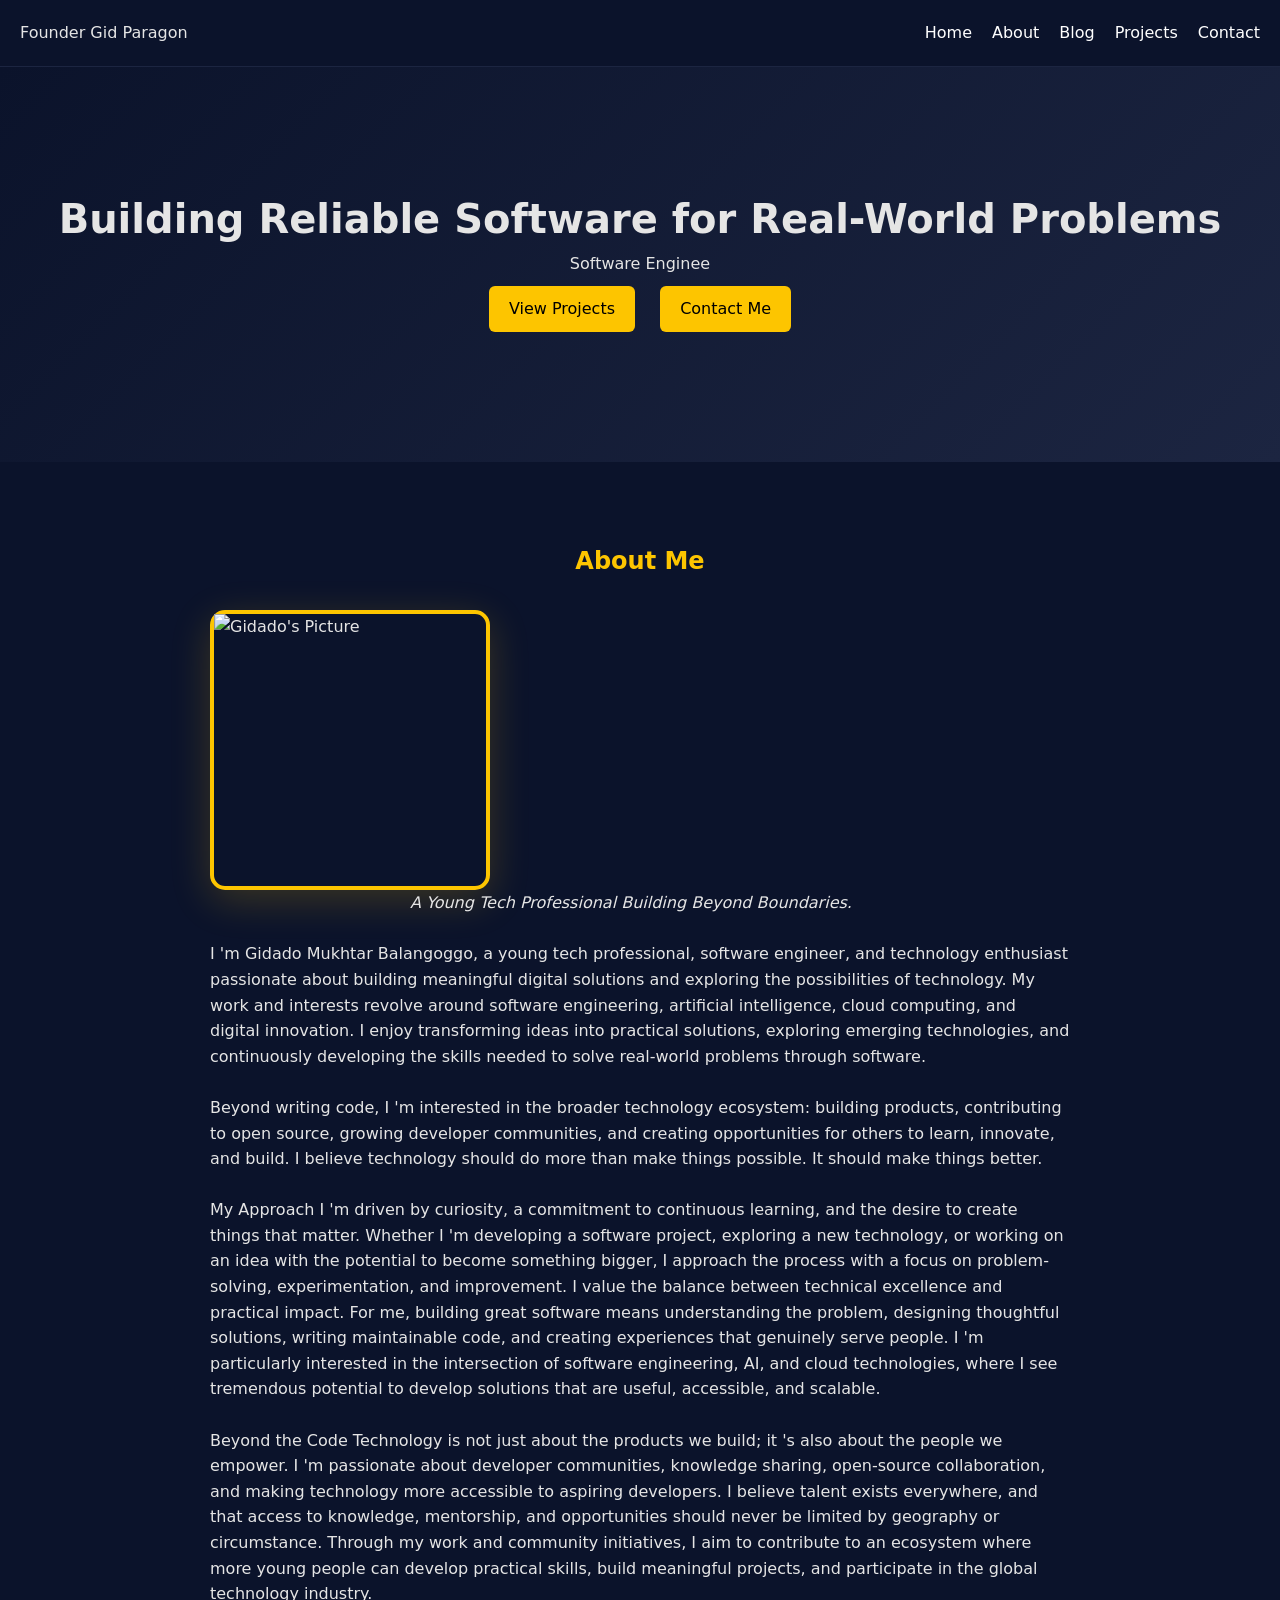
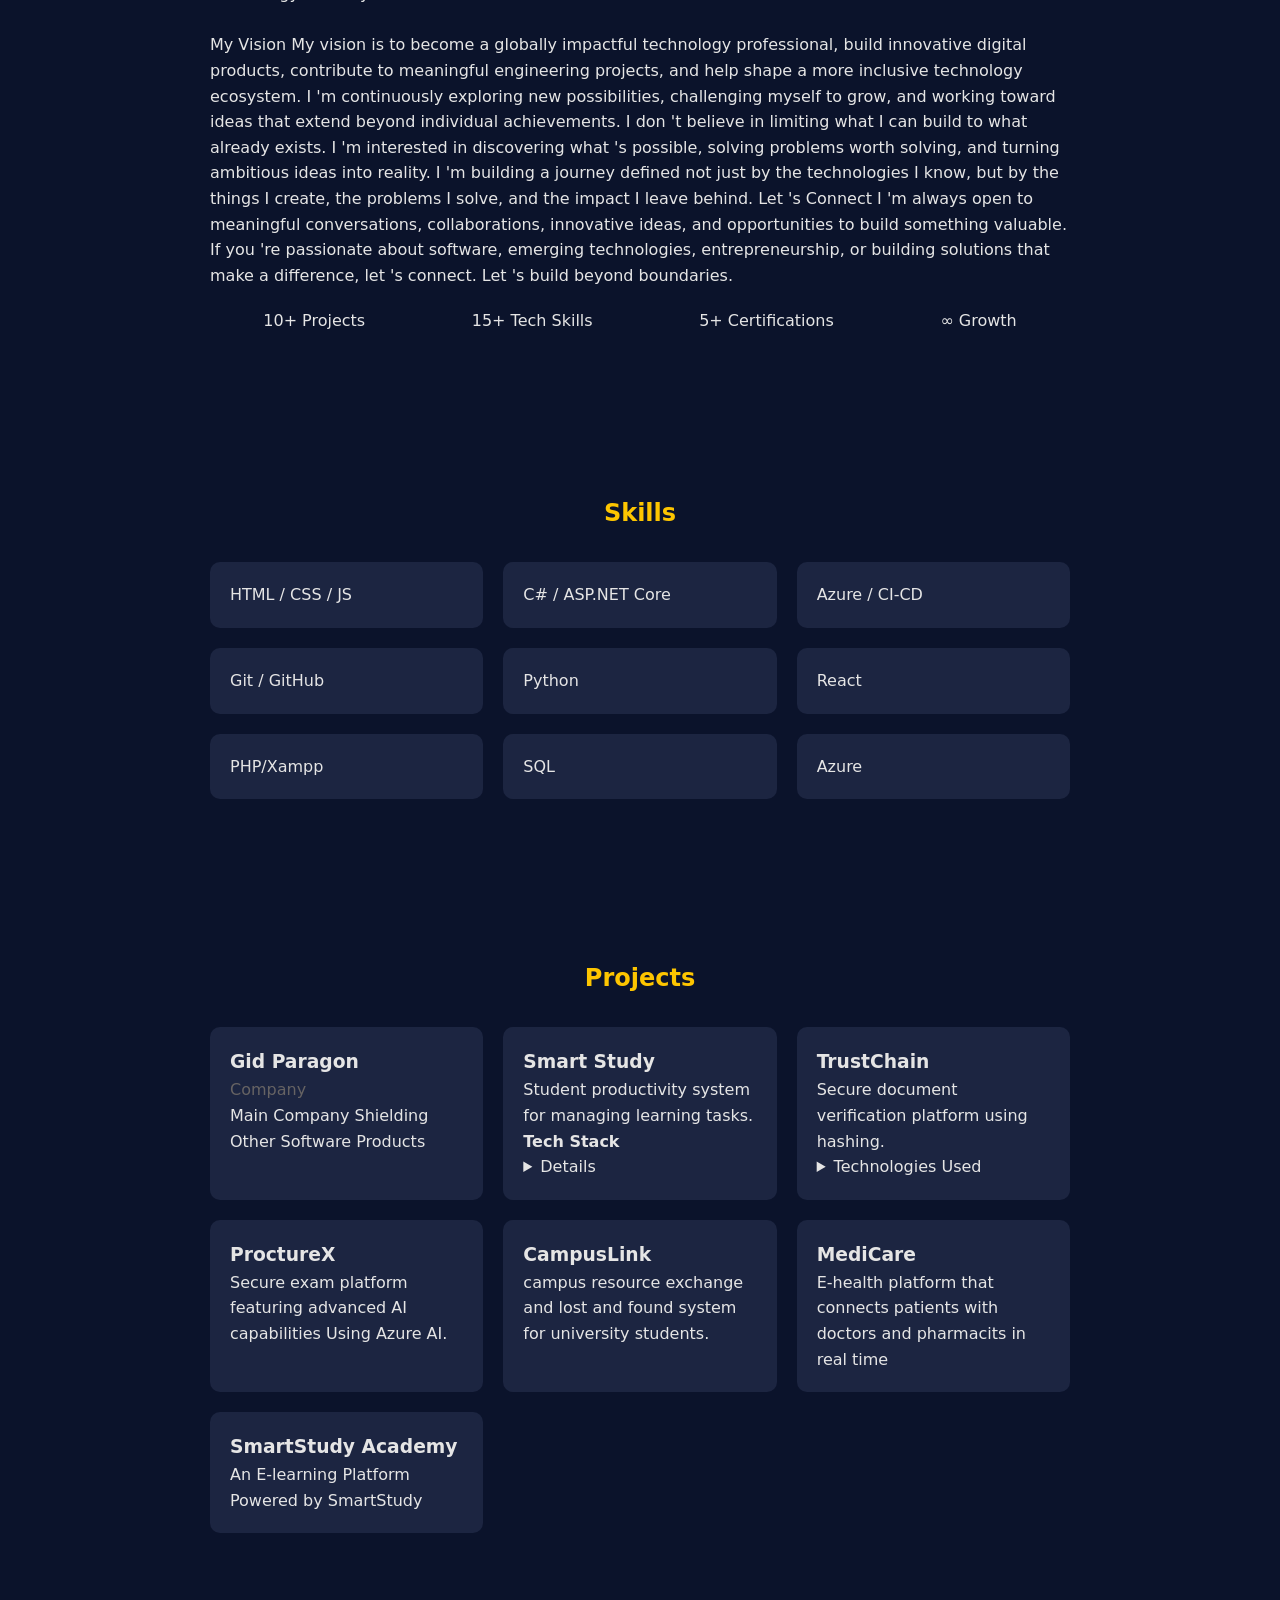
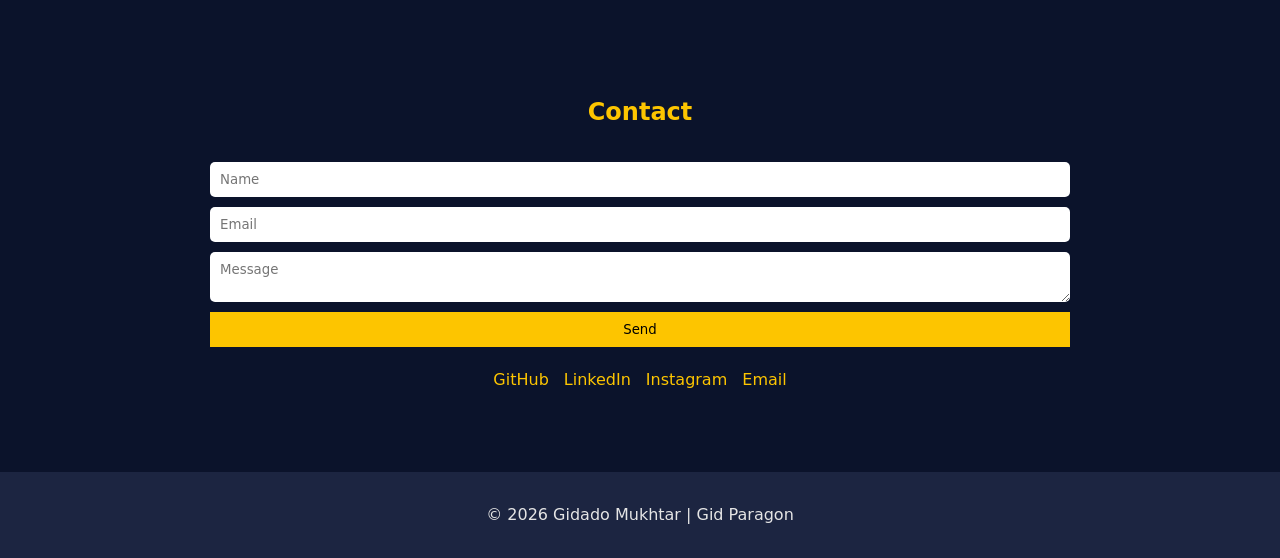
==== index.html @ df30d034 "Add files via upload" ====
﻿<!DOCTYPE html>
<html lang="en">

<head>
    <meta charset="UTF-8">
    <meta name="viewport" content="width=device-width, initial-scale=1.0">

    <title>Gidado Mukhtar | Software Engineer</title>

    <link rel="stylesheet" href="style.css">
    <script defer src="script.js"></script>
</head>

<body>

    <nav>
        <div class="logo">Founder Gid Paragon</div>

        <div id="menu">☰</div>

        <ul id="nav-links">
            <li><a href="#home">Home</a></li>
            <li><a href="#about">About</a></li>
            <li><a href="blog.html">Blog</a></li>
            <li><a href="#projects">Projects</a></li>
            <li><a href="#contact">Contact</a></li>
        </ul>
    </nav>

    <header id="home" class="hero reveal">
        <h1>Building Reliable Software for Real-World Problems</h1>

        <p class="typing"><span id="typing"></span></p>

        <div class="cta">
            <a href="#projects">View Projects</a>
            <a href="#contact">Contact Me</a>
        </div>
    </header>

    <section id="about" class="reveal">
        <h2>About Me</h2>

        <div class="dp-pic">
            <img src="images/my-image.jpg" alt="Gidado's Picture">
        </div>

        <p class="my_words">
            <p style="padding-left: 200px;"><em>A Young Tech Professional Building Beyond Boundaries.</em></p>
            <p><br>I 'm Gidado Mukhtar Balangoggo, a young tech professional, software engineer, and technology enthusiast passionate about building meaningful digital solutions and exploring the possibilities of technology. My work and interests revolve
            around software engineering, artificial intelligence, cloud computing, and digital innovation. I enjoy transforming ideas into practical solutions, exploring emerging technologies, and continuously developing the skills needed to solve real-world
            problems through software.<br><br> Beyond writing code, I 'm interested in the broader technology ecosystem: building products, contributing to open source, growing developer communities, and creating opportunities for others to learn, innovate,
            and build. I believe technology should do more than make things possible. It should make things better.<br><br> My Approach I 'm driven by curiosity, a commitment to continuous learning, and the desire to create things that matter. Whether
            I 'm developing a software project, exploring a new technology, or working on an idea with the potential to become something bigger, I approach the process with a focus on problem-solving, experimentation, and improvement. I value the balance
            between technical excellence and practical impact. For me, building great software means understanding the problem, designing thoughtful solutions, writing maintainable code, and creating experiences that genuinely serve people. I 'm particularly
            interested in the intersection of software engineering, AI, and cloud technologies, where I see tremendous potential to develop solutions that are useful, accessible, and scalable.<br><br> Beyond the Code Technology is not just about the products
            we build; it 's also about the people we empower. I 'm passionate about developer communities, knowledge sharing, open-source collaboration, and making technology more accessible to aspiring developers. I believe talent exists everywhere,
            and that access to knowledge, mentorship, and opportunities should never be limited by geography or circumstance. Through my work and community initiatives, I aim to contribute to an ecosystem where more young people can develop practical
            skills, build meaningful projects, and participate in the global technology industry.<br><br> My Vision My vision is to become a globally impactful technology professional, build innovative digital products, contribute to meaningful engineering
            projects, and help shape a more inclusive technology ecosystem. I 'm continuously exploring new possibilities, challenging myself to grow, and working toward ideas that extend beyond individual achievements. I don 't believe in limiting what
            I can build to what already exists. I 'm interested in discovering what 's possible, solving problems worth solving, and turning ambitious ideas into reality. I 'm building a journey defined not just by the technologies I know, but by the
            things I create, the problems I solve, and the impact I leave behind. Let 's Connect I 'm always open to meaningful conversations, collaborations, innovative ideas, and opportunities to build something valuable. If you 're passionate about
            software, emerging technologies, entrepreneurship, or building solutions that make a difference, let 's connect. Let 's build beyond boundaries. </p>

        <div class=" stats ">
            <div>10+ Projects</div>
            <div>15+ Tech Skills</div>
            <div>5+ Certifications</div>
            <div>∞ Growth</div>
        </div>
    </section>

    <section id="skills" class="reveal ">
        <h2>Skills</h2>

        <div class="grid ">
            <div class="card ">HTML / CSS / JS</div>
            <div class="card ">C# / ASP.NET Core</div>
            <div class="card ">Azure / CI-CD</div>
            <div class="card ">Git / GitHub</div>
            <div class="card ">Python</div>
            <div class="card ">React</div>
            <div class="card ">PHP/Xampp</div>
            <div class="card ">SQL</div>
            <div class="card ">Azure</div>
        </div>
    </section>

    <section id="projects" class="reveal ">
        <h2>Projects</h2>

        <div id="projects-grid" class="grid ">
            <div class="card" id="gid-card ">
                <h3>Gid Paragon</h3>
                <p style="color: rgb(102, 99, 99); ">Company</p>
                <P>Main Company Shielding Other Software Products </P>
            </div>

            <div class="card">
                <h3>Smart Study</h3>
                <p>Student productivity system for managing learning tasks.</p>
                <h4>Tech Stack</h4>
                <details>
                    <ul class="tech-stack">
                        <li>HTML5/ CSS3/ JavaScript</li>
                        <li>C#/.Net/ Entity Framwork Core</li>
                        <li>SQL</li>
                        <li>Blazor</li>
                        <li>Azure/ Azure AI/ Microsoft Foundry</li>
                    </ul>
                </details>
            </div>

            <div class="card">
                <h3>TrustChain</h3>
                <p>Secure document verification platform using hashing.</p>
                <details>
                    <summary>Technologies Used</summary>
                    <ul class="tech-stack">
                        <li>Python</li>
                        <li>Blockchain</li>
                        <li>Smart Contracts</li>
                    </ul>
                </details>
            </div>

            <div class="card">
                <h3>ProctureX</h3>
                <p>Secure exam platform featuring advanced AI capabilities Using Azure AI.</p>
            </div>

            <div class="card">
                <h3>CampusLink</h3>
                <p>campus resource exchange and lost and found system for university students.</p>
            </div>

            <div class="card">
                <h3>MediCare</h3>
                <p>E-health platform that connects patients with doctors and pharmacits in real time</p>
            </div>

            <div class="card">
                <h3>SmartStudy Academy</h3>
                <p>An E-learning Platform Powered by SmartStudy</p>
            </div>

        </div>
    </section>

    <section id="contact " class="reveal">
        <h2>Contact</h2>

        <form id="form" action="https://formspree.io/f/xykaebby " method="POST ">
            <input type="text " placeholder="Name " required>
            <input type="email " placeholder="Email " required>
            <textarea placeholder="Message " required></textarea>
            <button type="submit ">Send</button>
        </form>

        <div class="links">
            <a href="https://github.com/gidadomukhtar " target="blank " rel="noopener ">GitHub</a>
            <a href="https://www.linkedin.com/in/gidado-mukhtar-16a7a73a6 " target="blank " rel="noopener ">LinkedIn</a>
            <a href="https://www.instagram.com/gidado_mukhtar01/ " target="blank " rel="noopener ">Instagram</a>
            <a href="mailto:mukhtargidado49@gmail.com" rel="noopener ">Email</a>
        </div>
    </section>

    <footer>
        © 2026 Gidado Mukhtar | Gid Paragon
    </footer>

</body>

</html>
---- style.css ----
* {
            margin: 0;
            padding: 0;
            box-sizing: border-box;
            font-family: system-ui;
            scroll-behavior: smooth;
        }
        
        body {
            background: #0B132B;
            color: #E5E5E5;
            line-height: 1.6;
        }
        /* NAV */
        
        nav {
            display: flex;
            justify-content: space-between;
            align-items: center;
            padding: 20px;
            position: sticky;
            top: 0;
            background: #0B132B;
            border-bottom: 1px solid #1C2541;
            z-index: 1000;
        }
        
        nav ul {
            display: flex;
            gap: 20px;
            list-style: none;
        }
        
        nav a {
            color: white;
            text-decoration: none;
        }
        
        nav a:hover {
            color: #FDC500;
        }
        
        #menu {
            display: none;
            cursor: pointer;
            color: white;
        }
        /* HERO */
        
        .hero {
            text-align: center;
            padding: 120px 20px;
            background: linear-gradient(135deg, #0B132B, #1C2541);
        }
        
        .hero h1 {
            font-size: 2.5rem;
        }
        
        .cta a {
            display: inline-block;
            margin: 10px;
            padding: 10px 20px;
            background: #FDC500;
            color: black;
            border-radius: 6px;
            text-decoration: none;
        }
        /* SECTIONS */
        
        section {
            padding: 80px 20px;
            max-width: 900px;
            margin: auto;
        }
        
        h2 {
            text-align: center;
            color: #FDC500;
            margin-bottom: 30px;
        }
        /* GRID */
        
        .grid {
            display: grid;
            grid-template-columns: repeat(auto-fit, minmax(220px, 1fr));
            gap: 20px;
        }
        
        .card {
            background: #1C2541;
            padding: 20px;
            border-radius: 10px;
        }
        /* STATS */
        
        .stats {
            display: flex;
            justify-content: space-around;
            margin-top: 20px;
        }
        /* FORM */
        
        form {
            display: grid;
            gap: 10px;
        }
        
        input,
        textarea {
            padding: 10px;
            border: none;
            border-radius: 5px;
        }
        
        button {
            background: #FDC500;
            padding: 10px;
            border: none;
            cursor: pointer;
        }
        /* LINKS */
        
        .links {
            margin-top: 20px;
            display: flex;
            justify-content: center;
            gap: 15px;
        }
        
        .links a {
            color: #FDC500;
            text-decoration: none;
        }
        /* FOOTER */
        
        footer {
            text-align: center;
            padding: 30px;
            background: #1C2541;
        }
        /* REVEAL */
        
        .reveal {
            opacity: 0;
            transform: translateY(40px);
            transition: all .8s ease;
        }
        
        .reveal.active {
            opacity: 1;
            transform: translateY(0);
        }
        
        .my_words {
            justify-content: center;
        }
        .dp-pic{
            width: 280px;
            height: 280px;
            border-radius: 15px;
            object-fit: cover;
            border: 4px solid #FDC500;
            box-shadow: 0 10px 40px rgba(253, 197, 0, 0.2);
        }
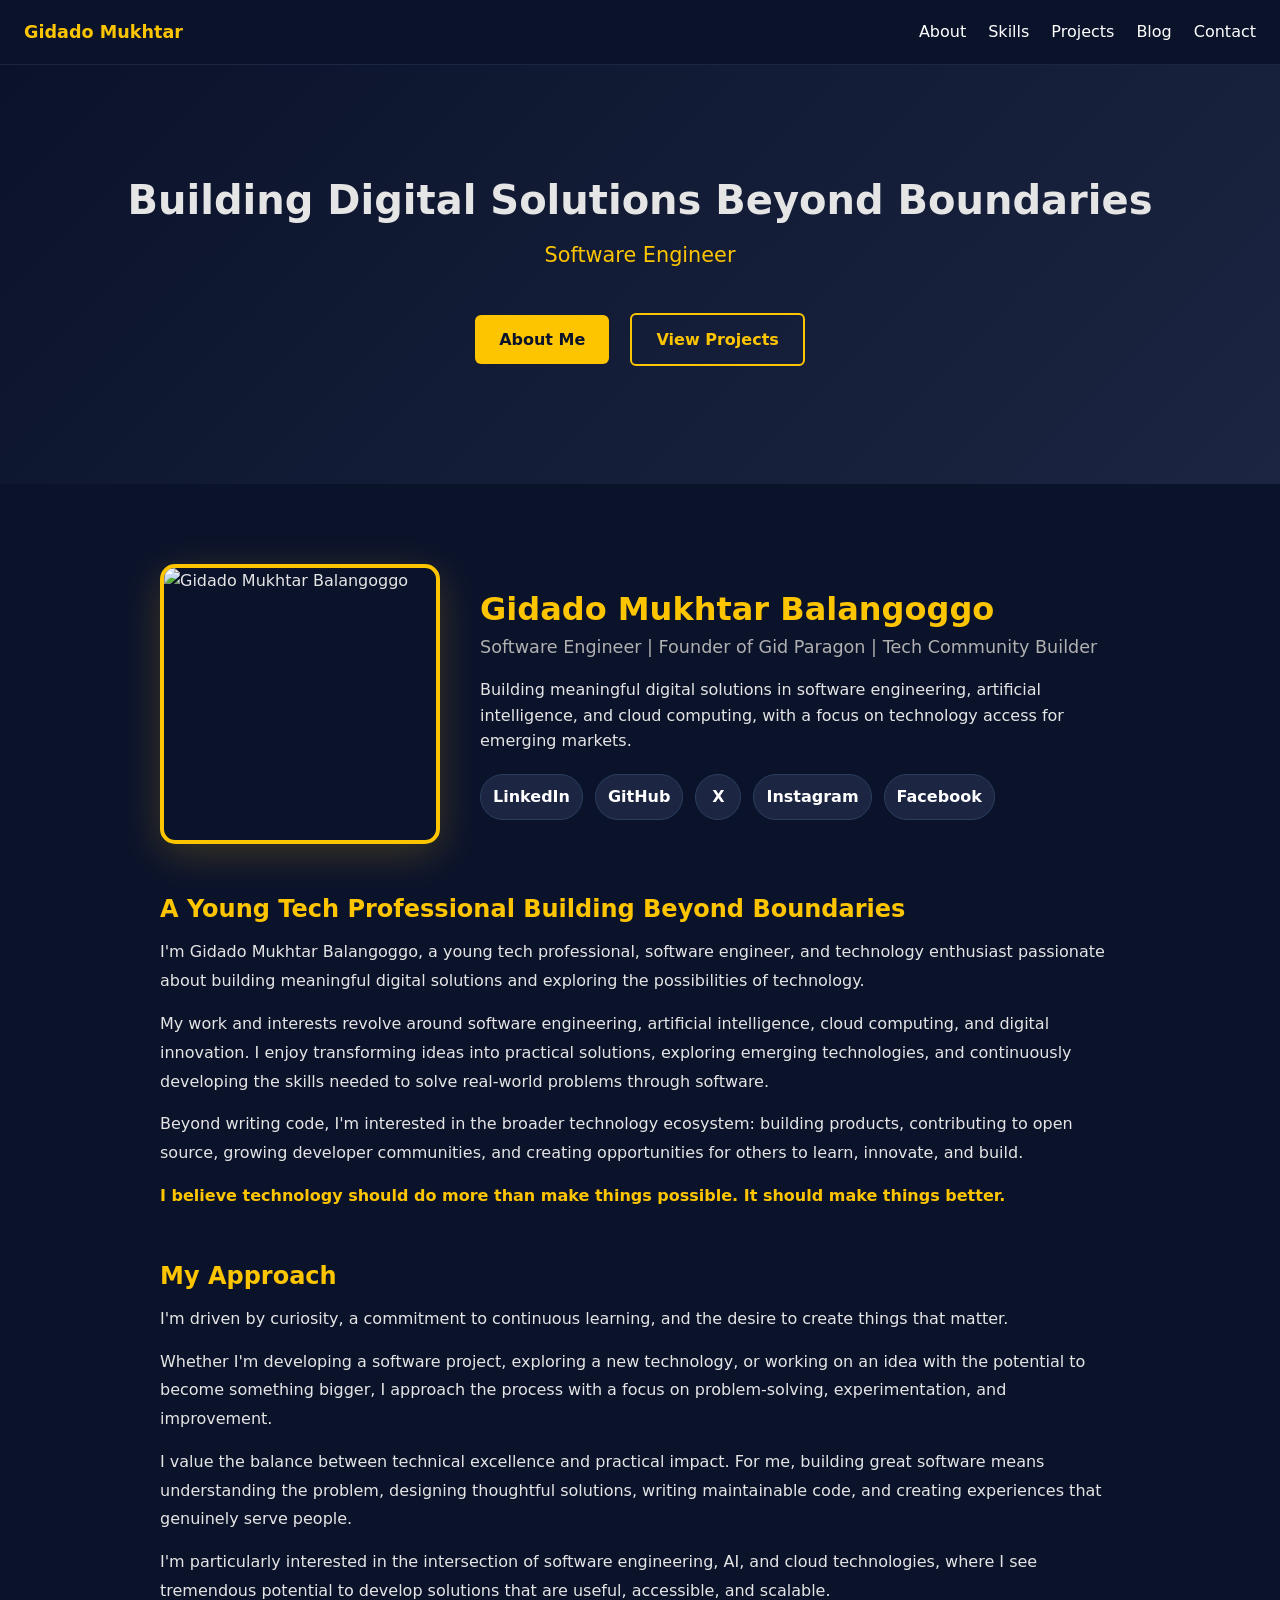
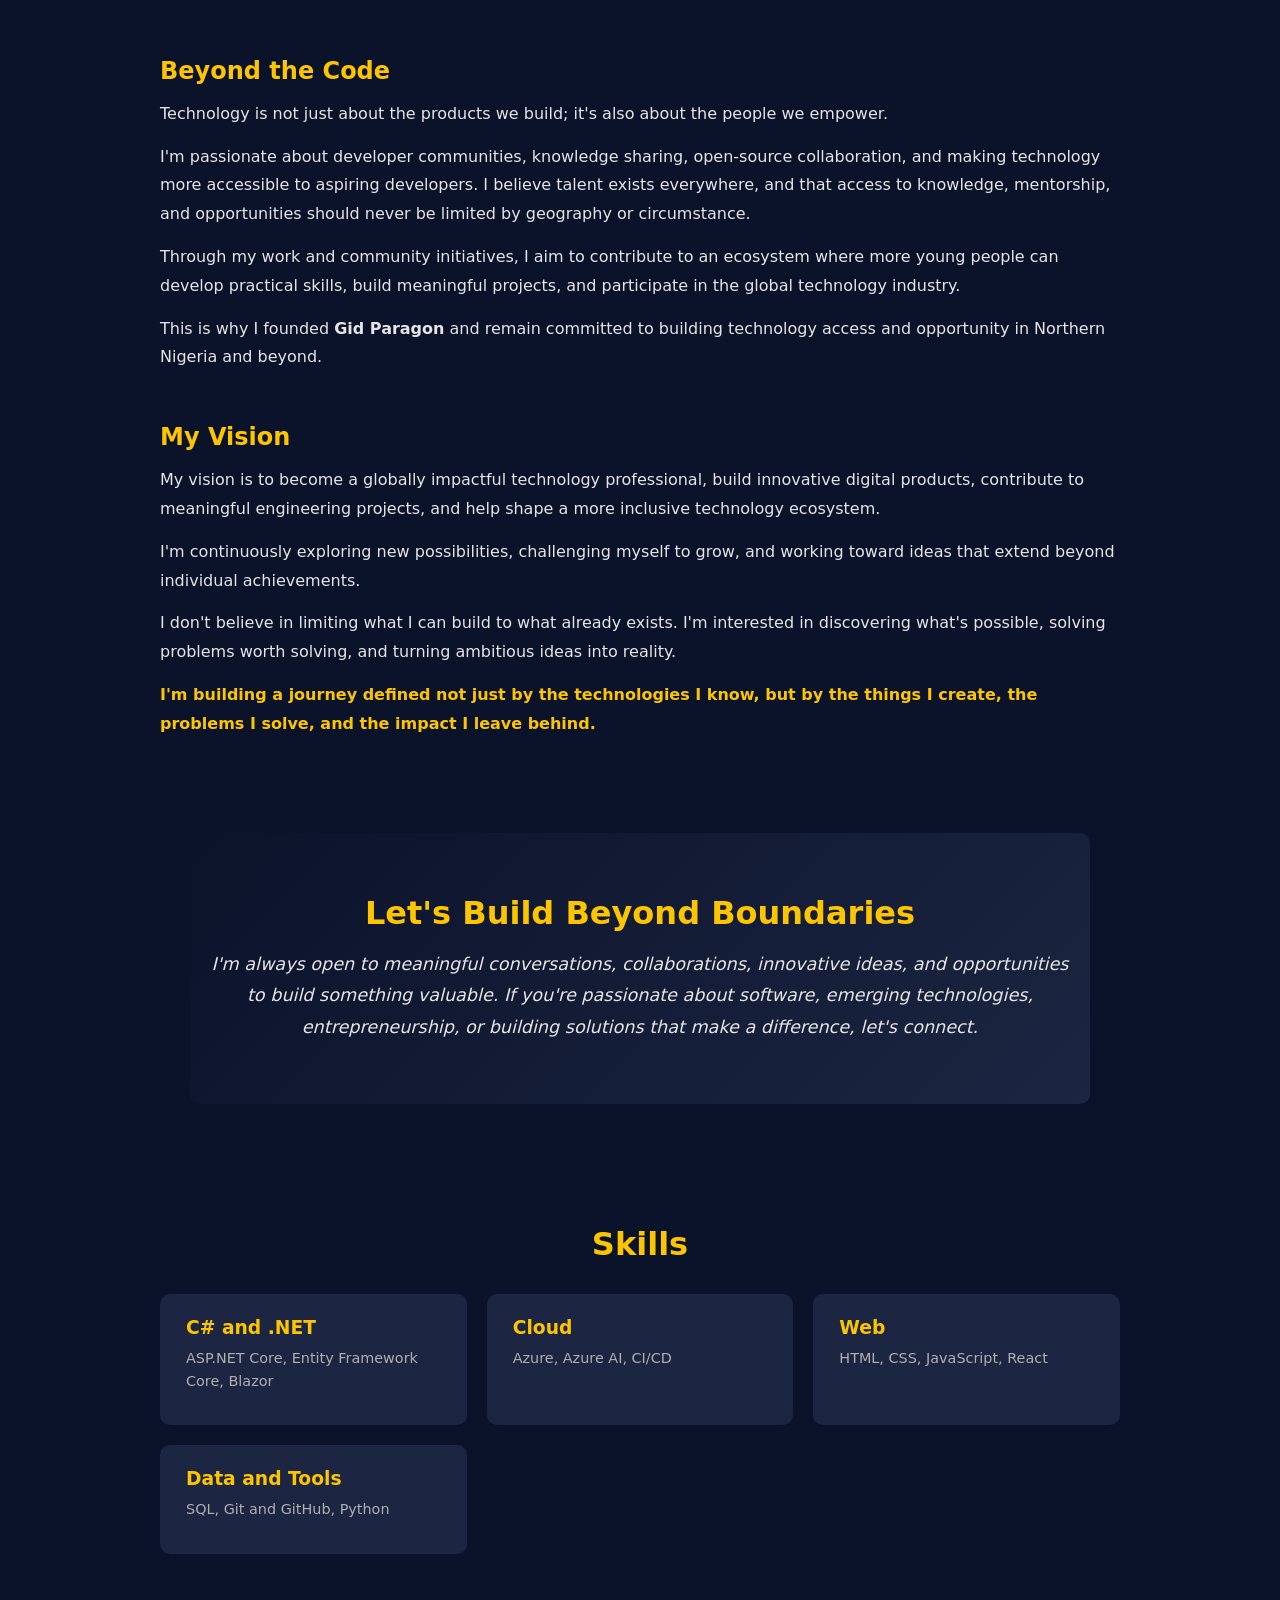
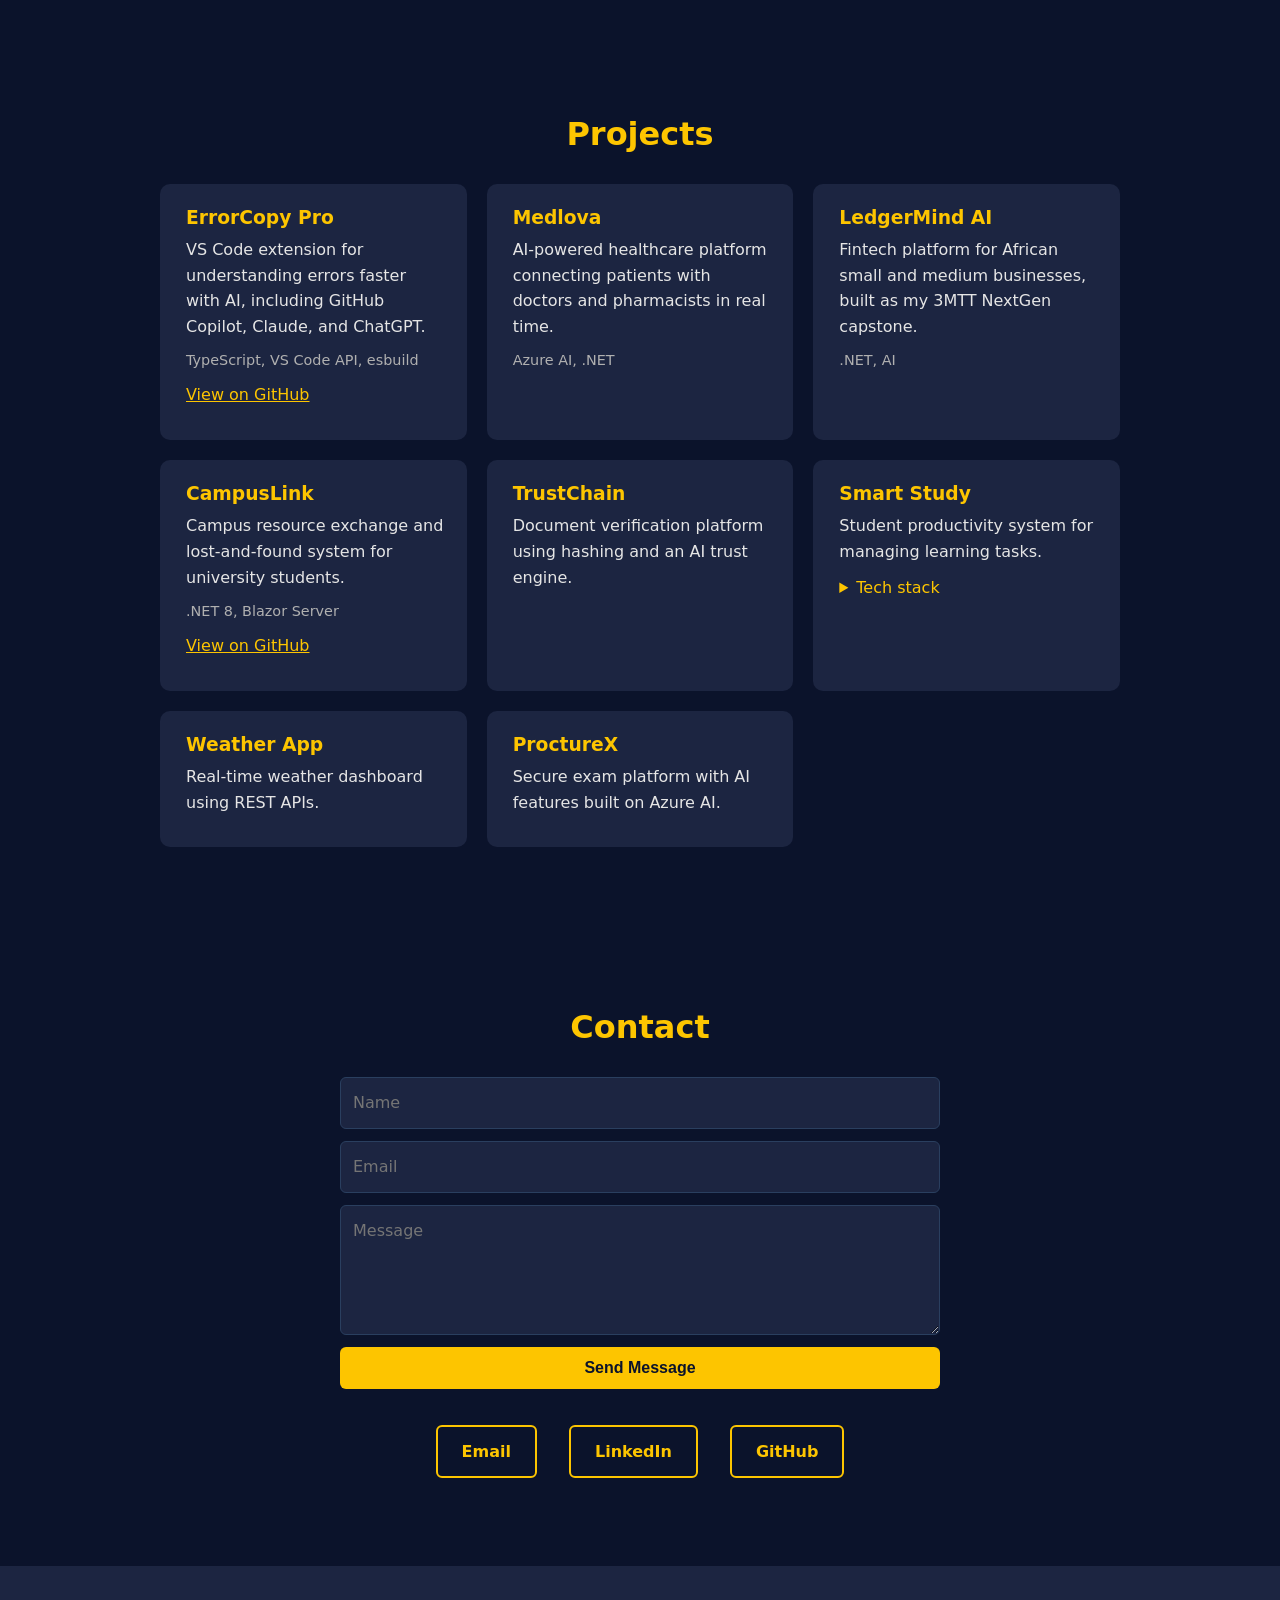
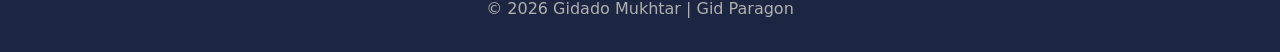
==== commit b9faaeb1: "made major project upgrades" ====
--- a/index.html
+++ b/index.html
@@ -1,174 +1,191 @@
-﻿<!DOCTYPE html>
+<!DOCTYPE html>
 <html lang="en">
 
 <head>
     <meta charset="UTF-8">
     <meta name="viewport" content="width=device-width, initial-scale=1.0">
-
+    <meta name="description" content="Gidado Mukhtar Balangoggo - Software Engineer building software, AI, and cloud solutions from Northern Nigeria.">
     <title>Gidado Mukhtar | Software Engineer</title>
-
     <link rel="stylesheet" href="style.css">
     <script defer src="script.js"></script>
 </head>
 
 <body>
 
-    <nav>
-        <div class="logo">Founder Gid Paragon</div>
-
-        <div id="menu">☰</div>
-
-        <ul id="nav-links">
-            <li><a href="#home">Home</a></li>
+    <nav class="site-nav">
+        <a href="index.html" class="logo">Gidado Mukhtar</a>
+        <button class="menu-toggle" id="menu-toggle" aria-label="Open menu" aria-expanded="false" aria-controls="nav-links">☰</button>
+        <ul class="nav-links" id="nav-links">
             <li><a href="#about">About</a></li>
+            <li><a href="#skills">Skills</a></li>
+            <li><a href="#projects">Projects</a></li>
             <li><a href="blog.html">Blog</a></li>
-            <li><a href="#projects">Projects</a></li>
             <li><a href="#contact">Contact</a></li>
         </ul>
     </nav>
 
-    <header id="home" class="hero reveal">
-        <h1>Building Reliable Software for Real-World Problems</h1>
-
+    <header class="hero reveal" id="home">
+        <h1>Building Digital Solutions Beyond Boundaries</h1>
         <p class="typing"><span id="typing"></span></p>
-
-        <div class="cta">
-            <a href="#projects">View Projects</a>
-            <a href="#contact">Contact Me</a>
-        </div>
+        <a class="btn" href="#about">About Me</a>
+        <a class="btn btn-outline" href="#projects">View Projects</a>
     </header>
 
-    <section id="about" class="reveal">
-        <h2>About Me</h2>
-
-        <div class="dp-pic">
-            <img src="images/my-image.jpg" alt="Gidado's Picture">
+    <!-- ABOUT -->
+    <section class="section reveal" id="about">
+        <div class="profile">
+            <img class="profile-photo" src="my-image.jpg" alt="Gidado Mukhtar Balangoggo">
+            <div class="profile-info">
+                <h3>Gidado Mukhtar Balangoggo</h3>
+                <p class="role">Software Engineer | Founder of Gid Paragon | Tech Community Builder</p>
+                <p>Building meaningful digital solutions in software engineering, artificial intelligence, and cloud computing, with a focus on technology access for emerging markets.</p>
+                <div class="social-icons">
+                    <a class="social-icon" href="https://www.linkedin.com/in/gidado-mukhtar-16a7a73a6" target="_blank" rel="noopener" aria-label="LinkedIn">LinkedIn</a>
+                    <a class="social-icon" href="https://github.com/gidadomukhtar" target="_blank" rel="noopener" aria-label="GitHub">GitHub</a>
+                    <a class="social-icon" href="https://x.com/GidadoMuh48944" target="_blank" rel="noopener" aria-label="X">X</a>
+                    <a class="social-icon" href="https://instagram.com/gidadomukhtar01" target="_blank" rel="noopener" aria-label="Instagram">Instagram</a>
+                    <a class="social-icon" href="https://facebook.com/gidadomukhtar01" target="_blank" rel="noopener" aria-label="Facebook">Facebook</a>
+                </div>
+            </div>
         </div>
 
-        <p class="my_words">
-            <p style="padding-left: 200px;"><em>A Young Tech Professional Building Beyond Boundaries.</em></p>
-            <p><br>I 'm Gidado Mukhtar Balangoggo, a young tech professional, software engineer, and technology enthusiast passionate about building meaningful digital solutions and exploring the possibilities of technology. My work and interests revolve
-            around software engineering, artificial intelligence, cloud computing, and digital innovation. I enjoy transforming ideas into practical solutions, exploring emerging technologies, and continuously developing the skills needed to solve real-world
-            problems through software.<br><br> Beyond writing code, I 'm interested in the broader technology ecosystem: building products, contributing to open source, growing developer communities, and creating opportunities for others to learn, innovate,
-            and build. I believe technology should do more than make things possible. It should make things better.<br><br> My Approach I 'm driven by curiosity, a commitment to continuous learning, and the desire to create things that matter. Whether
-            I 'm developing a software project, exploring a new technology, or working on an idea with the potential to become something bigger, I approach the process with a focus on problem-solving, experimentation, and improvement. I value the balance
-            between technical excellence and practical impact. For me, building great software means understanding the problem, designing thoughtful solutions, writing maintainable code, and creating experiences that genuinely serve people. I 'm particularly
-            interested in the intersection of software engineering, AI, and cloud technologies, where I see tremendous potential to develop solutions that are useful, accessible, and scalable.<br><br> Beyond the Code Technology is not just about the products
-            we build; it 's also about the people we empower. I 'm passionate about developer communities, knowledge sharing, open-source collaboration, and making technology more accessible to aspiring developers. I believe talent exists everywhere,
-            and that access to knowledge, mentorship, and opportunities should never be limited by geography or circumstance. Through my work and community initiatives, I aim to contribute to an ecosystem where more young people can develop practical
-            skills, build meaningful projects, and participate in the global technology industry.<br><br> My Vision My vision is to become a globally impactful technology professional, build innovative digital products, contribute to meaningful engineering
-            projects, and help shape a more inclusive technology ecosystem. I 'm continuously exploring new possibilities, challenging myself to grow, and working toward ideas that extend beyond individual achievements. I don 't believe in limiting what
-            I can build to what already exists. I 'm interested in discovering what 's possible, solving problems worth solving, and turning ambitious ideas into reality. I 'm building a journey defined not just by the technologies I know, but by the
-            things I create, the problems I solve, and the impact I leave behind. Let 's Connect I 'm always open to meaningful conversations, collaborations, innovative ideas, and opportunities to build something valuable. If you 're passionate about
-            software, emerging technologies, entrepreneurship, or building solutions that make a difference, let 's connect. Let 's build beyond boundaries. </p>
+        <div class="about-block reveal">
+            <h3>A Young Tech Professional Building Beyond Boundaries</h3>
+            <p>I'm Gidado Mukhtar Balangoggo, a young tech professional, software engineer, and technology enthusiast passionate about building meaningful digital solutions and exploring the possibilities of technology.</p>
+            <p>My work and interests revolve around software engineering, artificial intelligence, cloud computing, and digital innovation. I enjoy transforming ideas into practical solutions, exploring emerging technologies, and continuously developing the skills needed to solve real-world problems through software.</p>
+            <p>Beyond writing code, I'm interested in the broader technology ecosystem: building products, contributing to open source, growing developer communities, and creating opportunities for others to learn, innovate, and build.</p>
+            <p class="highlight">I believe technology should do more than make things possible. It should make things better.</p>
+        </div>
 
-        <div class=" stats ">
-            <div>10+ Projects</div>
-            <div>15+ Tech Skills</div>
-            <div>5+ Certifications</div>
-            <div>∞ Growth</div>
+        <div class="about-block reveal">
+            <h3>My Approach</h3>
+            <p>I'm driven by curiosity, a commitment to continuous learning, and the desire to create things that matter.</p>
+            <p>Whether I'm developing a software project, exploring a new technology, or working on an idea with the potential to become something bigger, I approach the process with a focus on problem-solving, experimentation, and improvement.</p>
+            <p>I value the balance between technical excellence and practical impact. For me, building great software means understanding the problem, designing thoughtful solutions, writing maintainable code, and creating experiences that genuinely serve people.</p>
+            <p>I'm particularly interested in the intersection of software engineering, AI, and cloud technologies, where I see tremendous potential to develop solutions that are useful, accessible, and scalable.</p>
+        </div>
+
+        <div class="about-block reveal">
+            <h3>Beyond the Code</h3>
+            <p>Technology is not just about the products we build; it's also about the people we empower.</p>
+            <p>I'm passionate about developer communities, knowledge sharing, open-source collaboration, and making technology more accessible to aspiring developers. I believe talent exists everywhere, and that access to knowledge, mentorship, and opportunities should never be limited by geography or circumstance.</p>
+            <p>Through my work and community initiatives, I aim to contribute to an ecosystem where more young people can develop practical skills, build meaningful projects, and participate in the global technology industry.</p>
+            <p>This is why I founded <strong>Gid Paragon</strong> and remain committed to building technology access and opportunity in Northern Nigeria and beyond.</p>
+        </div>
+
+        <div class="about-block reveal">
+            <h3>My Vision</h3>
+            <p>My vision is to become a globally impactful technology professional, build innovative digital products, contribute to meaningful engineering projects, and help shape a more inclusive technology ecosystem.</p>
+            <p>I'm continuously exploring new possibilities, challenging myself to grow, and working toward ideas that extend beyond individual achievements.</p>
+            <p>I don't believe in limiting what I can build to what already exists. I'm interested in discovering what's possible, solving problems worth solving, and turning ambitious ideas into reality.</p>
+            <p class="highlight">I'm building a journey defined not just by the technologies I know, but by the things I create, the problems I solve, and the impact I leave behind.</p>
         </div>
     </section>
 
-    <section id="skills" class="reveal ">
+    <div class="closing reveal">
+        <h2>Let's Build Beyond Boundaries</h2>
+        <p>I'm always open to meaningful conversations, collaborations, innovative ideas, and opportunities to build something valuable. If you're passionate about software, emerging technologies, entrepreneurship, or building solutions that make a difference, let's connect.</p>
+    </div>
+
+    <!-- SKILLS -->
+    <section class="section reveal" id="skills">
         <h2>Skills</h2>
-
-        <div class="grid ">
-            <div class="card ">HTML / CSS / JS</div>
-            <div class="card ">C# / ASP.NET Core</div>
-            <div class="card ">Azure / CI-CD</div>
-            <div class="card ">Git / GitHub</div>
-            <div class="card ">Python</div>
-            <div class="card ">React</div>
-            <div class="card ">PHP/Xampp</div>
-            <div class="card ">SQL</div>
-            <div class="card ">Azure</div>
+        <div class="grid">
+            <div class="card"><h3>C# and .NET</h3><p class="tag">ASP.NET Core, Entity Framework Core, Blazor</p></div>
+            <div class="card"><h3>Cloud</h3><p class="tag">Azure, Azure AI, CI/CD</p></div>
+            <div class="card"><h3>Web</h3><p class="tag">HTML, CSS, JavaScript, React</p></div>
+            <div class="card"><h3>Data and Tools</h3><p class="tag">SQL, Git and GitHub, Python</p></div>
         </div>
     </section>
 
-    <section id="projects" class="reveal ">
+    <!-- PROJECTS -->
+    <section class="section reveal" id="projects">
         <h2>Projects</h2>
+        <div class="grid">
+            <article class="card">
+                <h3>ErrorCopy Pro</h3>
+                <p>VS Code extension for understanding errors faster with AI, including GitHub Copilot, Claude, and ChatGPT.</p>
+                <p class="tag">TypeScript, VS Code API, esbuild</p>
+                <p><a href="https://github.com/gidadomukhtar/error-copy-pro" target="_blank" rel="noopener">View on GitHub</a></p>
+            </article>
 
-        <div id="projects-grid" class="grid ">
-            <div class="card" id="gid-card ">
-                <h3>Gid Paragon</h3>
-                <p style="color: rgb(102, 99, 99); ">Company</p>
-                <P>Main Company Shielding Other Software Products </P>
-            </div>
+            <article class="card">
+                <h3>Medlova</h3>
+                <p>AI-powered healthcare platform connecting patients with doctors and pharmacists in real time.</p>
+                <p class="tag">Azure AI, .NET</p>
+            </article>
 
-            <div class="card">
+            <article class="card">
+                <h3>LedgerMind AI</h3>
+                <p>Fintech platform for African small and medium businesses, built as my 3MTT NextGen capstone.</p>
+                <p class="tag">.NET, AI</p>
+            </article>
+
+            <article class="card">
+                <h3>CampusLink</h3>
+                <p>Campus resource exchange and lost-and-found system for university students.</p>
+                <p class="tag">.NET 8, Blazor Server</p>
+                <p><a href="https://github.com/gidadomukhtar/CampusLink" target="_blank" rel="noopener">View on GitHub</a></p>
+            </article>
+
+            <article class="card">
+                <h3>TrustChain</h3>
+                <p>Document verification platform using hashing and an AI trust engine.</p>
+            </article>
+
+            <article class="card">
                 <h3>Smart Study</h3>
                 <p>Student productivity system for managing learning tasks.</p>
-                <h4>Tech Stack</h4>
                 <details>
-                    <ul class="tech-stack">
-                        <li>HTML5/ CSS3/ JavaScript</li>
-                        <li>C#/.Net/ Entity Framwork Core</li>
-                        <li>SQL</li>
-                        <li>Blazor</li>
-                        <li>Azure/ Azure AI/ Microsoft Foundry</li>
+                    <summary>Tech stack</summary>
+                    <ul>
+                        <li>HTML5, CSS3, JavaScript</li>
+                        <li>C#, .NET, Entity Framework Core</li>
+                        <li>SQL, Blazor</li>
+                        <li>Azure, Azure AI</li>
                     </ul>
                 </details>
-            </div>
+            </article>
 
-            <div class="card">
-                <h3>TrustChain</h3>
-                <p>Secure document verification platform using hashing.</p>
-                <details>
-                    <summary>Technologies Used</summary>
-                    <ul class="tech-stack">
-                        <li>Python</li>
-                        <li>Blockchain</li>
-                        <li>Smart Contracts</li>
-                    </ul>
-                </details>
-            </div>
+            <article class="card">
+                <h3>Weather App</h3>
+                <p>Real-time weather dashboard using REST APIs.</p>
+            </article>
 
-            <div class="card">
+            <article class="card">
                 <h3>ProctureX</h3>
-                <p>Secure exam platform featuring advanced AI capabilities Using Azure AI.</p>
-            </div>
-
-            <div class="card">
-                <h3>CampusLink</h3>
-                <p>campus resource exchange and lost and found system for university students.</p>
-            </div>
-
-            <div class="card">
-                <h3>MediCare</h3>
-                <p>E-health platform that connects patients with doctors and pharmacits in real time</p>
-            </div>
-
-            <div class="card">
-                <h3>SmartStudy Academy</h3>
-                <p>An E-learning Platform Powered by SmartStudy</p>
-            </div>
-
+                <p>Secure exam platform with AI features built on Azure AI.</p>
+            </article>
         </div>
     </section>
 
-    <section id="contact " class="reveal">
+    <!-- CONTACT -->
+    <section class="section reveal" id="contact">
         <h2>Contact</h2>
+        <form class="contact-form" action="https://formspree.io/f/xykaebby" method="POST">
+            <label for="contact-name" class="visually-hidden">Name</label>
+            <input type="text" id="contact-name" name="name" placeholder="Name" required>
 
-        <form id="form" action="https://formspree.io/f/xykaebby " method="POST ">
-            <input type="text " placeholder="Name " required>
-            <input type="email " placeholder="Email " required>
-            <textarea placeholder="Message " required></textarea>
-            <button type="submit ">Send</button>
+            <label for="contact-email" class="visually-hidden">Email</label>
+            <input type="email" id="contact-email" name="email" placeholder="Email" required>
+
+            <label for="contact-message" class="visually-hidden">Message</label>
+            <textarea id="contact-message" name="message" placeholder="Message" required></textarea>
+
+            <button type="submit">Send Message</button>
         </form>
 
-        <div class="links">
-            <a href="https://github.com/gidadomukhtar " target="blank " rel="noopener ">GitHub</a>
-            <a href="https://www.linkedin.com/in/gidado-mukhtar-16a7a73a6 " target="blank " rel="noopener ">LinkedIn</a>
-            <a href="https://www.instagram.com/gidado_mukhtar01/ " target="blank " rel="noopener ">Instagram</a>
-            <a href="mailto:mukhtargidado49@gmail.com" rel="noopener ">Email</a>
+        <div class="contact-links">
+            <a class="btn btn-outline" href="mailto:mukhtargidado49@gmail.com">Email</a>
+            <a class="btn btn-outline" href="https://www.linkedin.com/in/gidado-mukhtar-16a7a73a6" target="_blank" rel="noopener">LinkedIn</a>
+            <a class="btn btn-outline" href="https://github.com/gidadomukhtar" target="_blank" rel="noopener">GitHub</a>
         </div>
     </section>
 
-    <footer>
+    <footer class="site-footer">
         © 2026 Gidado Mukhtar | Gid Paragon
     </footer>
 
 </body>
 
-</html>+</html>
--- a/style.css
+++ b/style.css
@@ -1,165 +1,589 @@
-        * {
-            margin: 0;
-            padding: 0;
-            box-sizing: border-box;
-            font-family: system-ui;
-            scroll-behavior: smooth;
-        }
-        
-        body {
-            background: #0B132B;
-            color: #E5E5E5;
-            line-height: 1.6;
-        }
-        /* NAV */
-        
-        nav {
-            display: flex;
-            justify-content: space-between;
-            align-items: center;
-            padding: 20px;
-            position: sticky;
-            top: 0;
-            background: #0B132B;
-            border-bottom: 1px solid #1C2541;
-            z-index: 1000;
-        }
-        
-        nav ul {
-            display: flex;
-            gap: 20px;
-            list-style: none;
-        }
-        
-        nav a {
-            color: white;
-            text-decoration: none;
-        }
-        
-        nav a:hover {
-            color: #FDC500;
-        }
-        
-        #menu {
-            display: none;
-            cursor: pointer;
-            color: white;
-        }
-        /* HERO */
-        
-        .hero {
-            text-align: center;
-            padding: 120px 20px;
-            background: linear-gradient(135deg, #0B132B, #1C2541);
-        }
-        
-        .hero h1 {
-            font-size: 2.5rem;
-        }
-        
-        .cta a {
-            display: inline-block;
-            margin: 10px;
-            padding: 10px 20px;
-            background: #FDC500;
-            color: black;
-            border-radius: 6px;
-            text-decoration: none;
-        }
-        /* SECTIONS */
-        
-        section {
-            padding: 80px 20px;
-            max-width: 900px;
-            margin: auto;
-        }
-        
-        h2 {
-            text-align: center;
-            color: #FDC500;
-            margin-bottom: 30px;
-        }
-        /* GRID */
-        
-        .grid {
-            display: grid;
-            grid-template-columns: repeat(auto-fit, minmax(220px, 1fr));
-            gap: 20px;
-        }
-        
-        .card {
-            background: #1C2541;
-            padding: 20px;
-            border-radius: 10px;
-        }
-        /* STATS */
-        
-        .stats {
-            display: flex;
-            justify-content: space-around;
-            margin-top: 20px;
-        }
-        /* FORM */
-        
-        form {
-            display: grid;
-            gap: 10px;
-        }
-        
-        input,
-        textarea {
-            padding: 10px;
-            border: none;
-            border-radius: 5px;
-        }
-        
-        button {
-            background: #FDC500;
-            padding: 10px;
-            border: none;
-            cursor: pointer;
-        }
-        /* LINKS */
-        
-        .links {
-            margin-top: 20px;
-            display: flex;
-            justify-content: center;
-            gap: 15px;
-        }
-        
-        .links a {
-            color: #FDC500;
-            text-decoration: none;
-        }
-        /* FOOTER */
-        
-        footer {
-            text-align: center;
-            padding: 30px;
-            background: #1C2541;
-        }
-        /* REVEAL */
-        
-        .reveal {
-            opacity: 0;
-            transform: translateY(40px);
-            transition: all .8s ease;
-        }
-        
-        .reveal.active {
-            opacity: 1;
-            transform: translateY(0);
-        }
-        
-        .my_words {
-            justify-content: center;
-        }
-        .dp-pic{
-            width: 280px;
-            height: 280px;
-            border-radius: 15px;
-            object-fit: cover;
-            border: 4px solid #FDC500;
-            box-shadow: 0 10px 40px rgba(253, 197, 0, 0.2);
-        }+/* ==========================================================
+   Gidado Mukhtar - Personal Site
+   One stylesheet for every page (index.html and blog.html)
+   ========================================================== */
+
+/* ---------- Base ---------- */
+*,
+*::before,
+*::after {
+    margin: 0;
+    padding: 0;
+    box-sizing: border-box;
+}
+
+html {
+    scroll-behavior: smooth;
+    scroll-padding-top: 90px;
+}
+
+body {
+    font-family: system-ui, -apple-system, "Segoe UI", Roboto, sans-serif;
+    background: #0B132B;
+    color: #E5E5E5;
+    line-height: 1.6;
+}
+
+img {
+    max-width: 100%;
+    display: block;
+}
+
+a {
+    color: #FDC500;
+}
+
+:focus-visible {
+    outline: 3px solid #FDC500;
+    outline-offset: 3px;
+}
+
+h1,
+h2,
+h3 {
+    line-height: 1.25;
+}
+
+h2 {
+    color: #FDC500;
+    text-align: center;
+    margin-bottom: 30px;
+    font-size: 2rem;
+}
+
+/* ---------- Navigation ---------- */
+.site-nav {
+    position: sticky;
+    top: 0;
+    z-index: 1000;
+    display: flex;
+    justify-content: space-between;
+    align-items: center;
+    padding: 18px 24px;
+    background: #0B132B;
+    border-bottom: 1px solid #1C2541;
+}
+
+.logo {
+    font-weight: bold;
+    color: #FDC500;
+    text-decoration: none;
+    font-size: 1.1rem;
+}
+
+.nav-links {
+    display: flex;
+    gap: 22px;
+    list-style: none;
+}
+
+.nav-links a {
+    color: #FFFFFF;
+    text-decoration: none;
+}
+
+.nav-links a:hover,
+.nav-links a[aria-current="page"] {
+    color: #FDC500;
+}
+
+.menu-toggle {
+    display: none;
+    background: none;
+    border: none;
+    color: #FFFFFF;
+    font-size: 1.6rem;
+    cursor: pointer;
+}
+
+/* ---------- Buttons ---------- */
+.btn {
+    display: inline-block;
+    padding: 12px 24px;
+    background: #FDC500;
+    color: #0B132B;
+    border-radius: 6px;
+    font-weight: bold;
+    text-decoration: none;
+    margin: 8px;
+    transition: background 0.3s ease, transform 0.3s ease;
+}
+
+.btn:hover {
+    background: #FFD700;
+    transform: translateY(-2px);
+}
+
+.btn-outline {
+    background: transparent;
+    color: #FDC500;
+    border: 2px solid #FDC500;
+}
+
+.btn-outline:hover {
+    background: #FDC500;
+    color: #0B132B;
+}
+
+/* ---------- Hero ---------- */
+.hero {
+    text-align: center;
+    padding: 110px 20px;
+    background: linear-gradient(135deg, #0B132B, #1C2541);
+}
+
+.hero h1 {
+    font-size: 2.5rem;
+    margin-bottom: 14px;
+}
+
+.typing {
+    font-size: 1.3rem;
+    color: #FDC500;
+    min-height: 2em;
+    margin-bottom: 24px;
+}
+
+/* ---------- Layout sections ---------- */
+.section {
+    max-width: 1000px;
+    margin: 0 auto;
+    padding: 80px 20px;
+}
+
+/* ---------- Profile (About top) ---------- */
+.profile {
+    display: grid;
+    grid-template-columns: 280px 1fr;
+    gap: 40px;
+    align-items: center;
+}
+
+.profile-photo {
+    width: 280px;
+    height: 280px;
+    object-fit: cover;
+    border-radius: 15px;
+    border: 4px solid #FDC500;
+    box-shadow: 0 10px 40px rgba(253, 197, 0, 0.2);
+}
+
+.profile-info h3 {
+    font-size: 2rem;
+    color: #FDC500;
+    margin-bottom: 4px;
+}
+
+.profile-info .role {
+    color: #B0B0B0;
+    font-size: 1.1rem;
+    margin-bottom: 16px;
+}
+
+.profile-info p {
+    margin-bottom: 20px;
+}
+
+/* ---------- Social icons ---------- */
+.social-icons {
+    display: flex;
+    flex-wrap: wrap;
+    gap: 12px;
+}
+
+.social-icon {
+    display: inline-flex;
+    align-items: center;
+    justify-content: center;
+    min-width: 46px;
+    height: 46px;
+    padding: 0 12px;
+    border-radius: 23px;
+    background: #1C2541;
+    color: #FFFFFF;
+    border: 1px solid #2A3F5F;
+    font-weight: bold;
+    text-decoration: none;
+    transition: transform 0.3s ease, border-color 0.3s ease;
+}
+
+.social-icon:hover {
+    transform: translateY(-3px);
+    border-color: #FDC500;
+    color: #FDC500;
+}
+
+/* ---------- About text blocks ---------- */
+.about-block {
+    margin-top: 50px;
+}
+
+.about-block h3 {
+    color: #FDC500;
+    font-size: 1.5rem;
+    margin-bottom: 14px;
+}
+
+.about-block p {
+    margin-bottom: 14px;
+    line-height: 1.8;
+}
+
+.about-block .highlight {
+    color: #FDC500;
+    font-weight: bold;
+}
+
+/* ---------- Closing statement ---------- */
+.closing {
+    text-align: center;
+    padding: 60px 20px;
+    margin: 0 auto 40px;
+    max-width: 900px;
+    background: linear-gradient(135deg, #0B132B, #1C2541);
+    border-radius: 10px;
+}
+
+.closing h2 {
+    margin-bottom: 16px;
+}
+
+.closing p {
+    font-size: 1.1rem;
+    line-height: 1.8;
+    font-style: italic;
+}
+
+.cta-row {
+    text-align: center;
+    margin: 40px 0;
+}
+
+/* ---------- Cards and grids ---------- */
+.grid {
+    display: grid;
+    grid-template-columns: repeat(auto-fill, minmax(240px, 1fr));
+    gap: 20px;
+}
+
+.card {
+    background: #1C2541;
+    padding: 22px;
+    border-radius: 10px;
+    border-left: 4px solid transparent;
+    transition: border-color 0.3s ease, transform 0.3s ease;
+}
+
+.card:hover {
+    border-color: #FDC500;
+    transform: translateY(-3px);
+}
+
+.card h3 {
+    color: #FDC500;
+    margin-bottom: 8px;
+}
+
+.card p {
+    margin-bottom: 10px;
+}
+
+.card .tag {
+    color: #B0B0B0;
+    font-size: 0.9rem;
+}
+
+.card details {
+    margin-top: 10px;
+}
+
+.card summary {
+    cursor: pointer;
+    color: #FDC500;
+}
+
+.card ul {
+    margin: 10px 0 0 20px;
+}
+
+/* ---------- Contact ---------- */
+.contact-form {
+    display: grid;
+    gap: 12px;
+    max-width: 600px;
+    margin: 0 auto;
+}
+
+.contact-form input,
+.contact-form textarea {
+    padding: 12px;
+    border: 1px solid #2A3F5F;
+    border-radius: 6px;
+    background: #1C2541;
+    color: #FFFFFF;
+    font: inherit;
+}
+
+.contact-form textarea {
+    min-height: 130px;
+    resize: vertical;
+}
+
+.contact-form button {
+    padding: 12px;
+    border: none;
+    border-radius: 6px;
+    background: #FDC500;
+    color: #0B132B;
+    font-weight: bold;
+    font-size: 1rem;
+    cursor: pointer;
+}
+
+.contact-form button:hover {
+    background: #FFD700;
+}
+
+.contact-links {
+    display: flex;
+    flex-wrap: wrap;
+    justify-content: center;
+    gap: 16px;
+    margin-top: 28px;
+}
+
+/* ---------- Accessibility helper ---------- */
+.visually-hidden {
+    position: absolute;
+    width: 1px;
+    height: 1px;
+    overflow: hidden;
+    clip: rect(0 0 0 0);
+    white-space: nowrap;
+}
+
+/* ---------- Footer ---------- */
+.site-footer {
+    text-align: center;
+    padding: 30px 20px;
+    background: #1C2541;
+    color: #B0B0B0;
+}
+
+/* ---------- Scroll reveal ---------- */
+.reveal {
+    opacity: 0;
+    transform: translateY(30px);
+    transition: opacity 0.8s ease, transform 0.8s ease;
+}
+
+.reveal.active {
+    opacity: 1;
+    transform: translateY(0);
+}
+
+/* ==========================================================
+   Blog page
+   ========================================================== */
+.page-header {
+    text-align: center;
+    padding: 100px 20px 70px;
+    background: linear-gradient(135deg, #0B132B, #1C2541);
+}
+
+.page-header h1 {
+    font-size: 2.4rem;
+    margin-bottom: 10px;
+}
+
+.page-header p {
+    color: #B0B0B0;
+    font-size: 1.1rem;
+}
+
+.blog-controls {
+    display: flex;
+    flex-wrap: wrap;
+    gap: 16px;
+    align-items: center;
+    justify-content: center;
+    margin-bottom: 40px;
+}
+
+.search-field {
+    flex: 1 1 260px;
+    max-width: 420px;
+}
+
+.search-field label {
+    display: block;
+    margin-bottom: 6px;
+    font-size: 0.9rem;
+    color: #B0B0B0;
+}
+
+.search-field input {
+    width: 100%;
+    padding: 12px 14px;
+    border: 1px solid #FDC500;
+    border-radius: 6px;
+    background: #1C2541;
+    color: #FFFFFF;
+    font: inherit;
+}
+
+.filters {
+    display: flex;
+    flex-wrap: wrap;
+    gap: 10px;
+    justify-content: center;
+}
+
+.filter-btn {
+    padding: 8px 16px;
+    border: 2px solid #FDC500;
+    border-radius: 20px;
+    background: transparent;
+    color: #FDC500;
+    font: inherit;
+    font-size: 0.9rem;
+    cursor: pointer;
+}
+
+.filter-btn[aria-pressed="true"],
+.filter-btn:hover {
+    background: #FDC500;
+    color: #0B132B;
+}
+
+.post-grid {
+    display: grid;
+    grid-template-columns: repeat(auto-fill, minmax(300px, 1fr));
+    gap: 28px;
+}
+
+.post-card {
+    display: flex;
+    flex-direction: column;
+    gap: 12px;
+    background: #1C2541;
+    padding: 24px;
+    border-radius: 10px;
+    border-left: 4px solid #FDC500;
+    transition: transform 0.3s ease, box-shadow 0.3s ease;
+}
+
+.post-card:hover {
+    transform: translateY(-4px);
+    box-shadow: 0 10px 30px rgba(253, 197, 0, 0.18);
+}
+
+.post-card[hidden] {
+    display: none;
+}
+
+.badge {
+    align-self: flex-start;
+    padding: 4px 12px;
+    border-radius: 20px;
+    background: #FDC500;
+    color: #0B132B;
+    font-size: 0.8rem;
+    font-weight: bold;
+}
+
+.post-card h3 {
+    color: #FDC500;
+    font-size: 1.3rem;
+}
+
+.post-card p {
+    color: #E5E5E5;
+    flex-grow: 1;
+}
+
+.post-card .btn {
+    align-self: flex-start;
+    margin: 0;
+}
+
+.no-results {
+    text-align: center;
+    padding: 60px 20px;
+    color: #B0B0B0;
+}
+
+.no-results[hidden] {
+    display: none;
+}
+
+.coming-soon {
+    text-align: center;
+    margin-top: 50px;
+    color: #B0B0B0;
+}
+
+/* ==========================================================
+   Responsive
+   ========================================================== */
+@media (max-width: 768px) {
+    .menu-toggle {
+        display: block;
+    }
+
+    .nav-links {
+        display: none;
+        position: absolute;
+        top: 100%;
+        left: 0;
+        right: 0;
+        flex-direction: column;
+        gap: 0;
+        background: #0B132B;
+        border-bottom: 1px solid #1C2541;
+    }
+
+    .nav-links.show {
+        display: flex;
+    }
+
+    .nav-links li a {
+        display: block;
+        padding: 14px 24px;
+    }
+
+    .site-nav {
+        position: sticky;
+    }
+
+    .hero {
+        padding: 80px 20px;
+    }
+
+    .hero h1 {
+        font-size: 2rem;
+    }
+
+    .page-header h1 {
+        font-size: 2rem;
+    }
+
+    .profile {
+        grid-template-columns: 1fr;
+        text-align: center;
+    }
+
+    .profile-photo {
+        width: 220px;
+        height: 220px;
+        margin: 0 auto;
+    }
+
+    .social-icons {
+        justify-content: center;
+    }
+
+    .post-grid {
+        grid-template-columns: 1fr;
+    }
+}
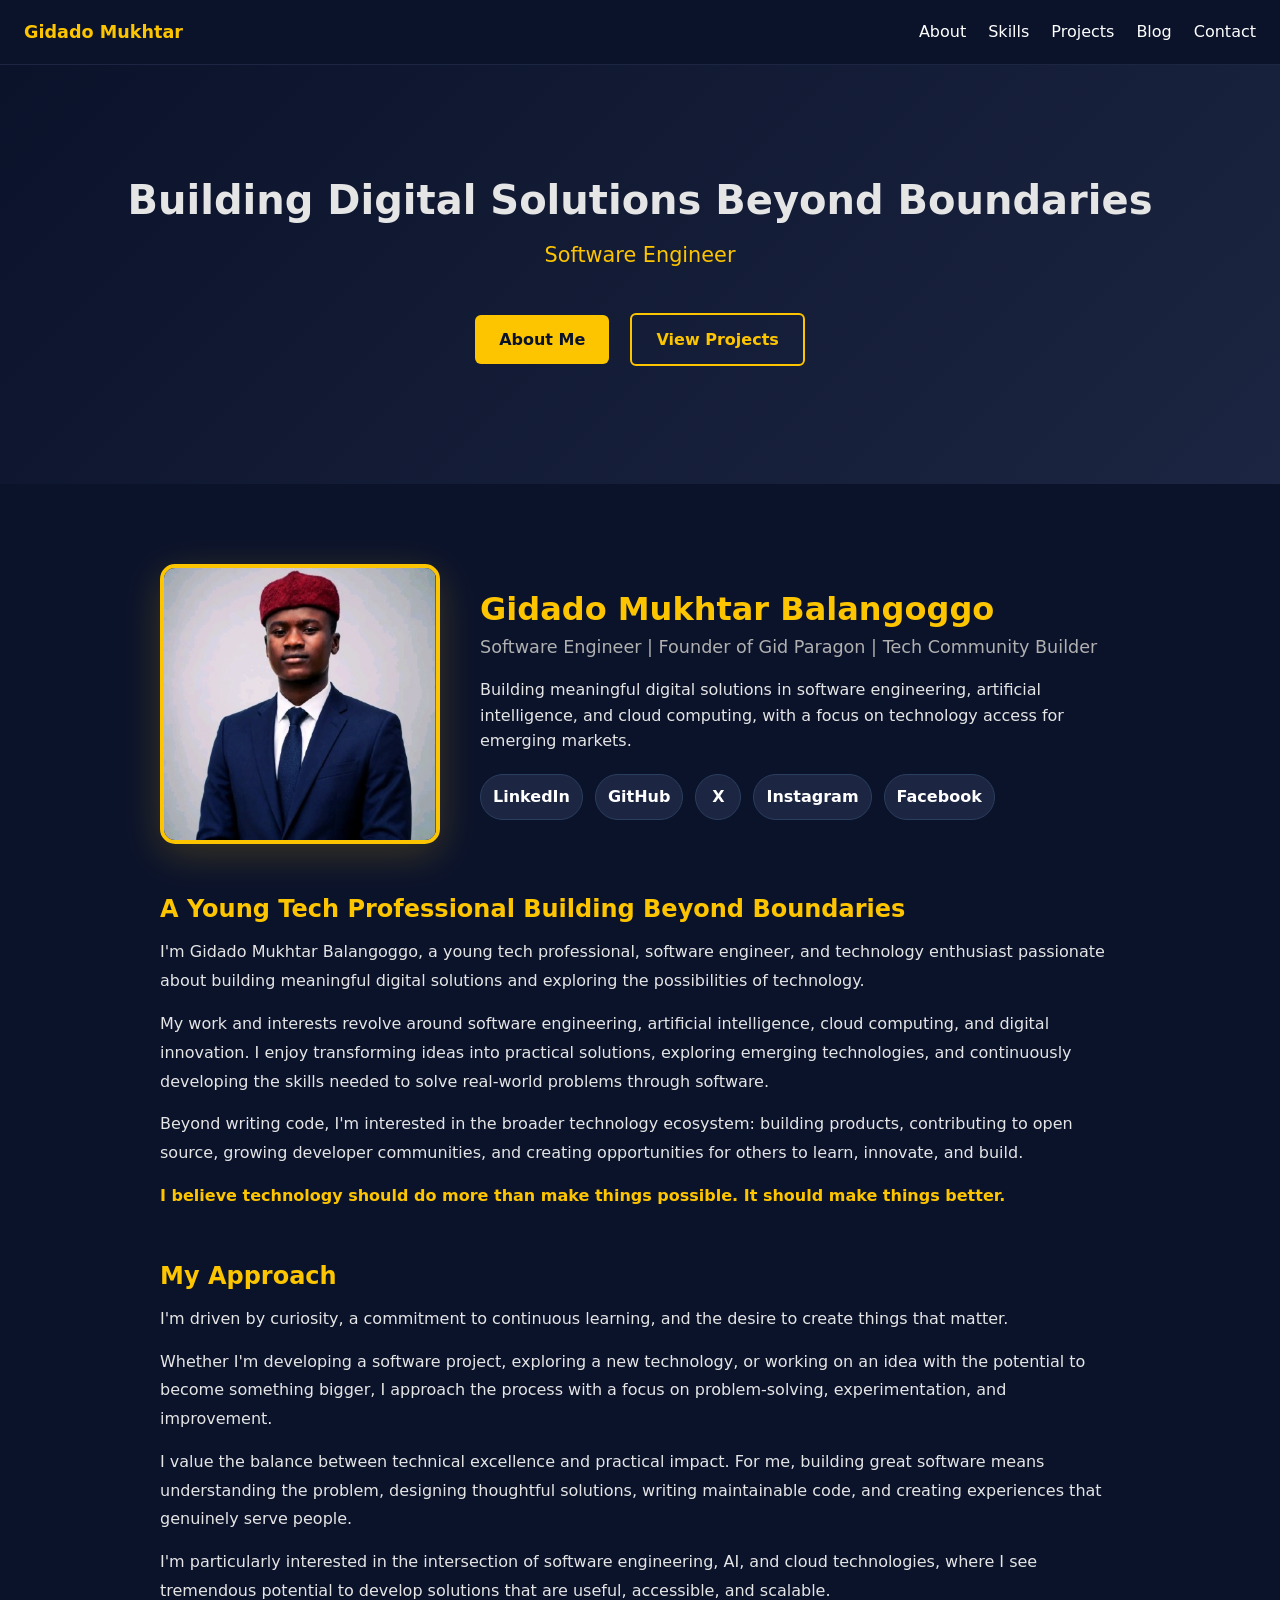
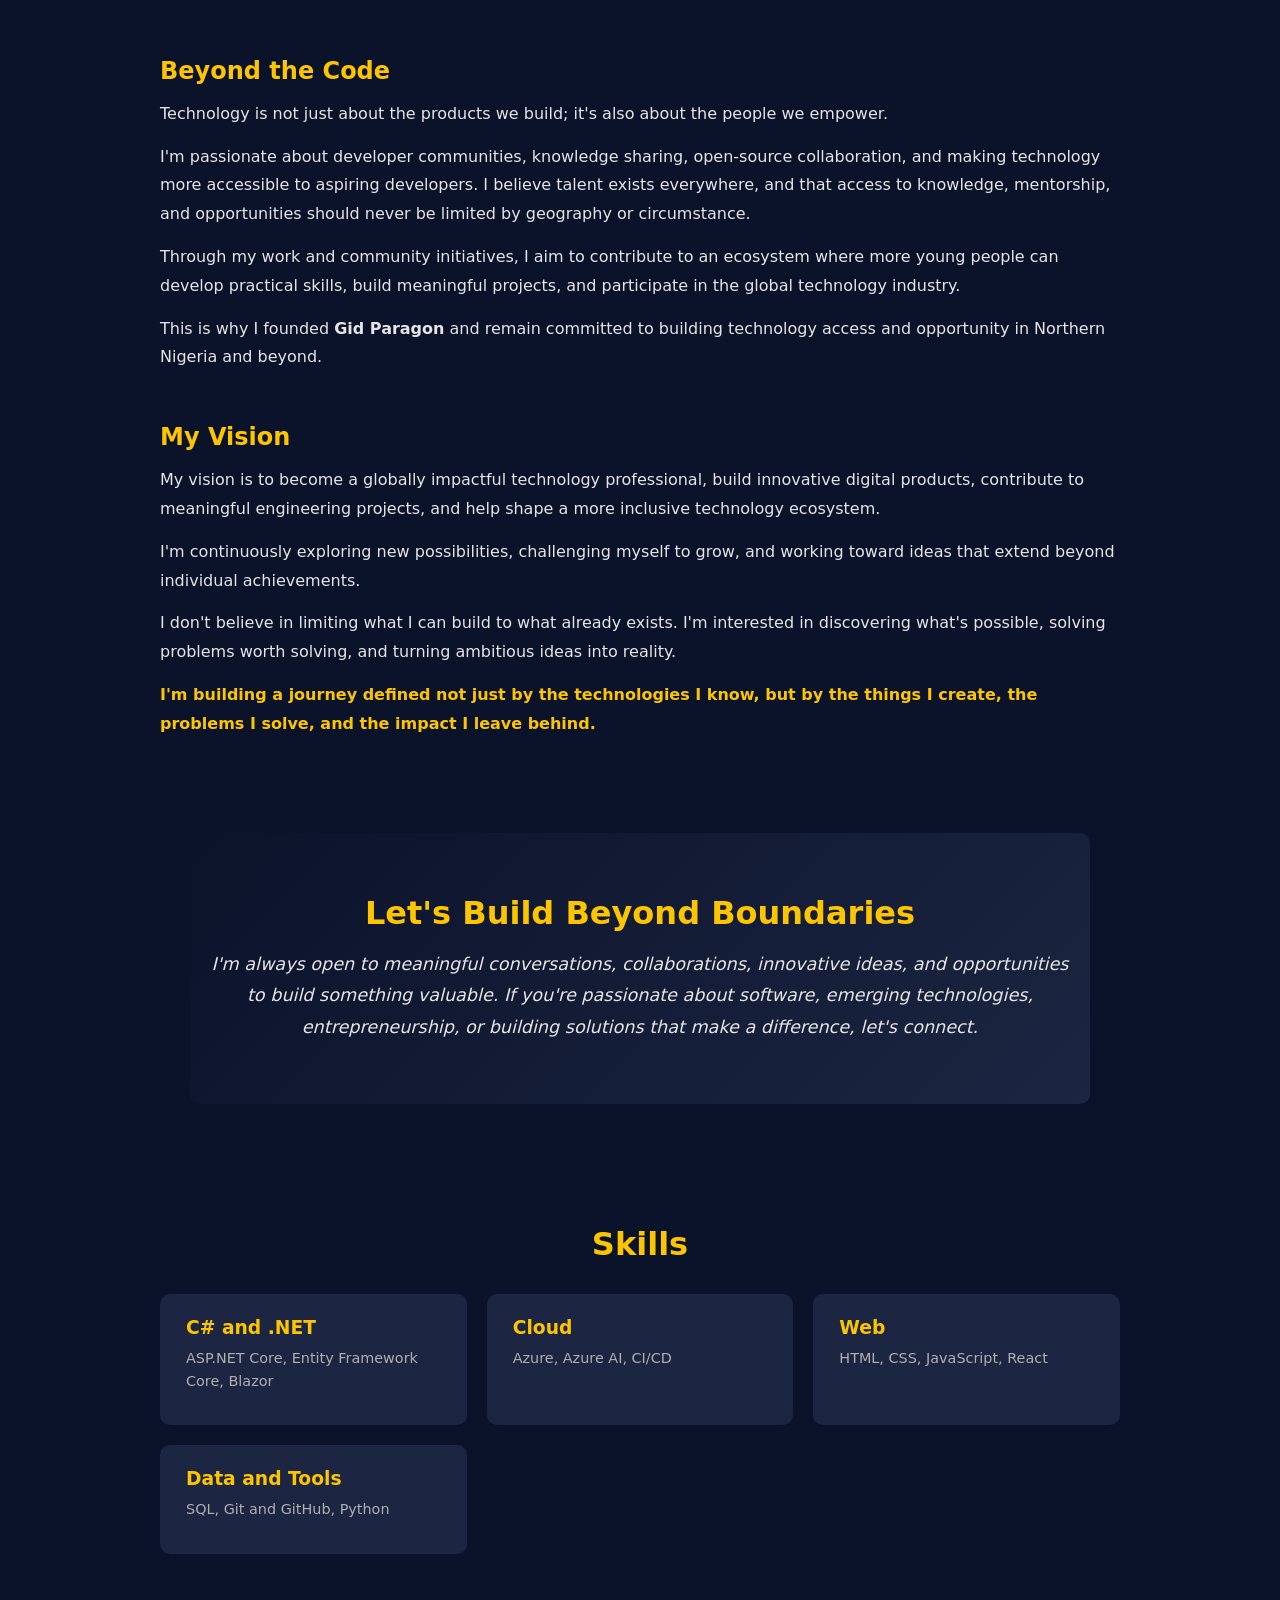
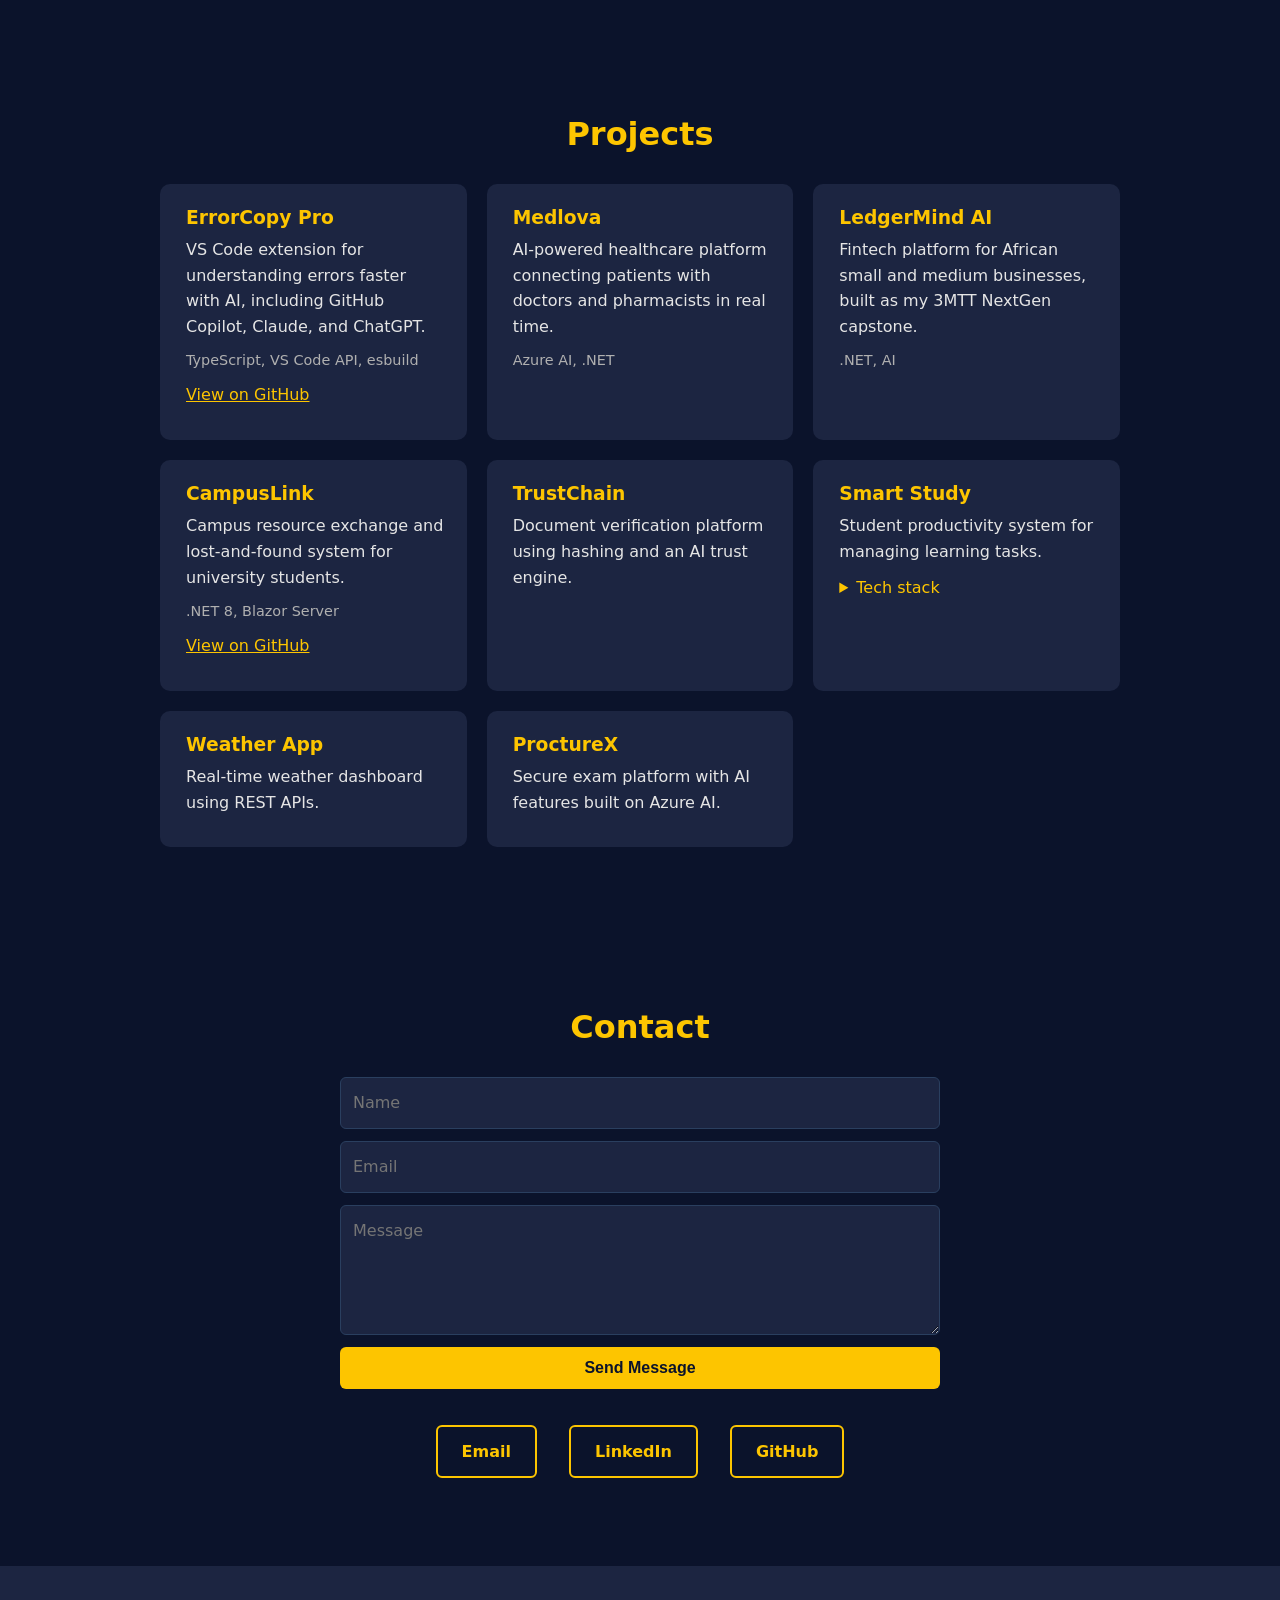
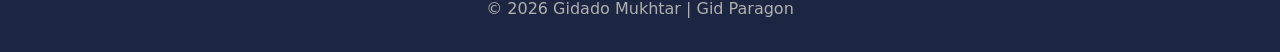
==== commit be8e7442: "Update profile photo source in index.html" ====
--- a/index.html
+++ b/index.html
@@ -34,7 +34,7 @@
     <!-- ABOUT -->
     <section class="section reveal" id="about">
         <div class="profile">
-            <img class="profile-photo" src="my-image.jpg" alt="Gidado Mukhtar Balangoggo">
+            <img class="profile-photo" src="Imgme.jfif" alt="Gidado Mukhtar Balangoggo">
             <div class="profile-info">
                 <h3>Gidado Mukhtar Balangoggo</h3>
                 <p class="role">Software Engineer | Founder of Gid Paragon | Tech Community Builder</p>
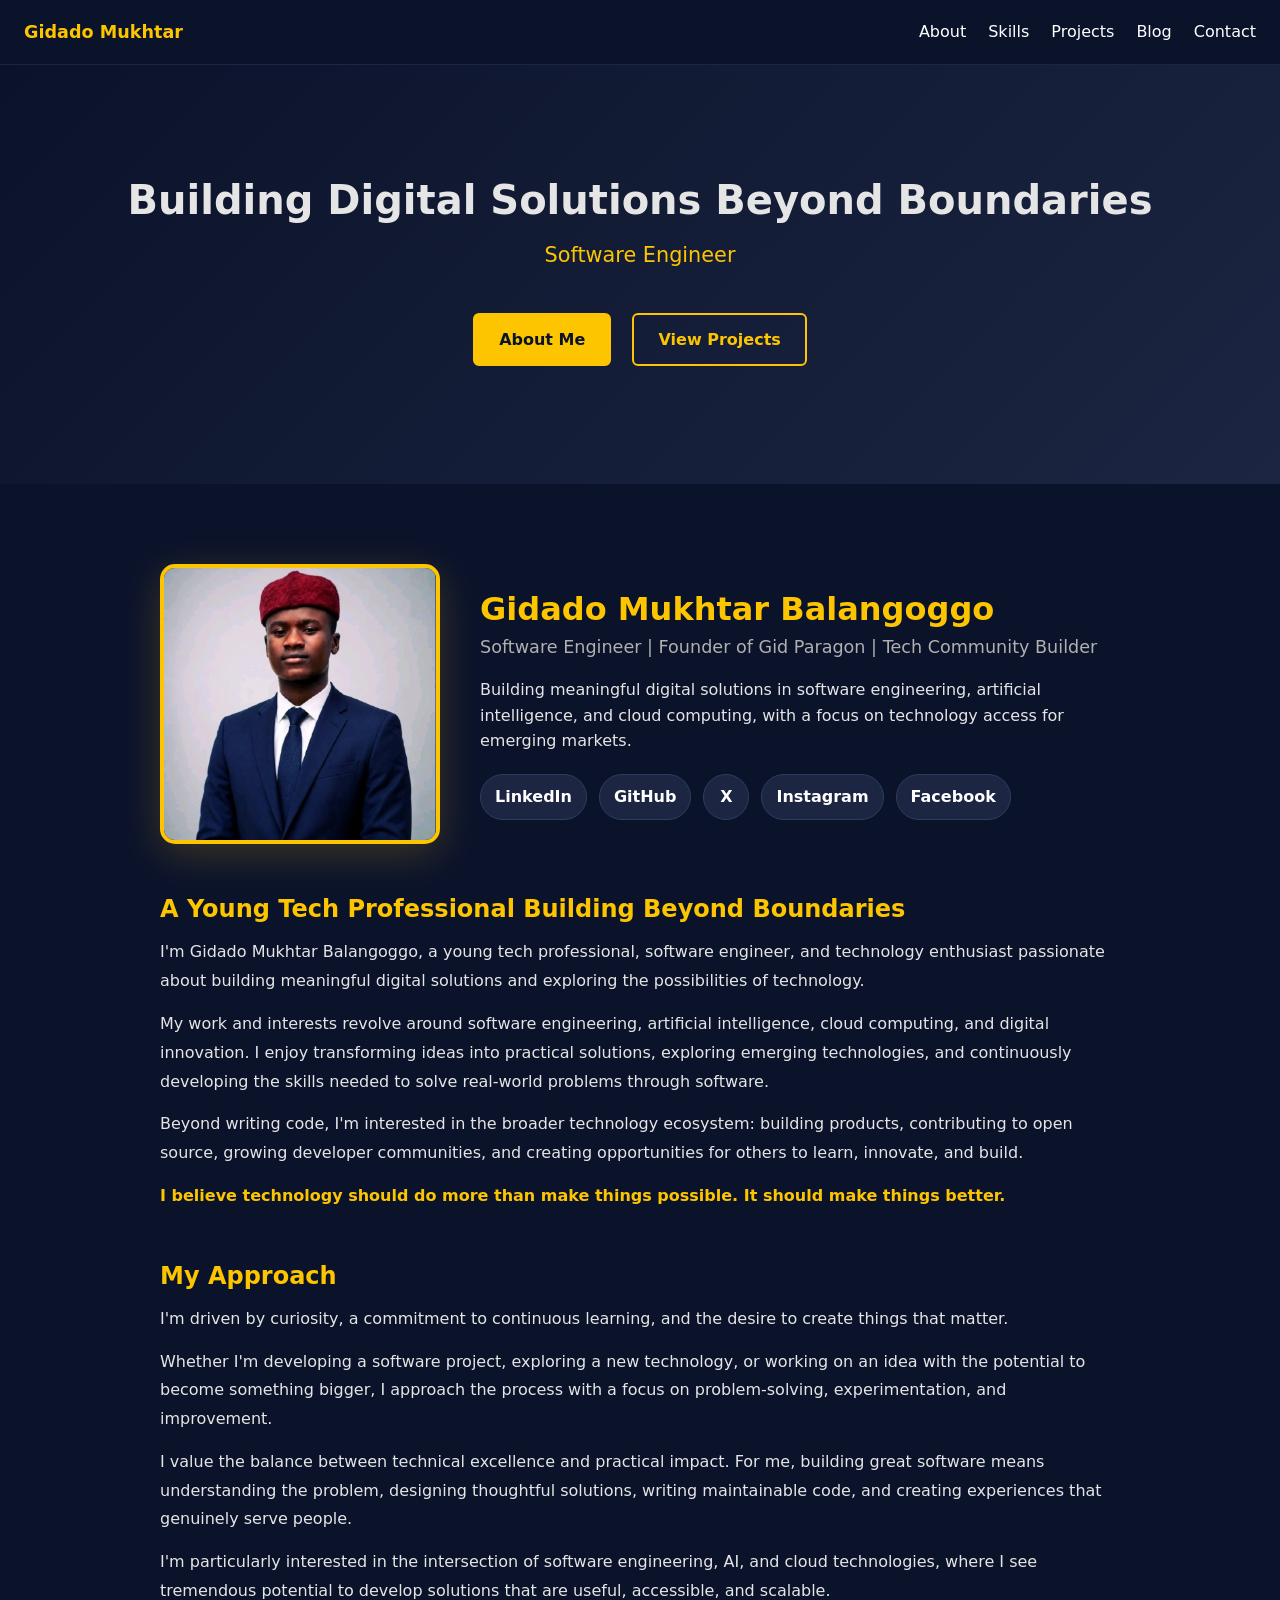
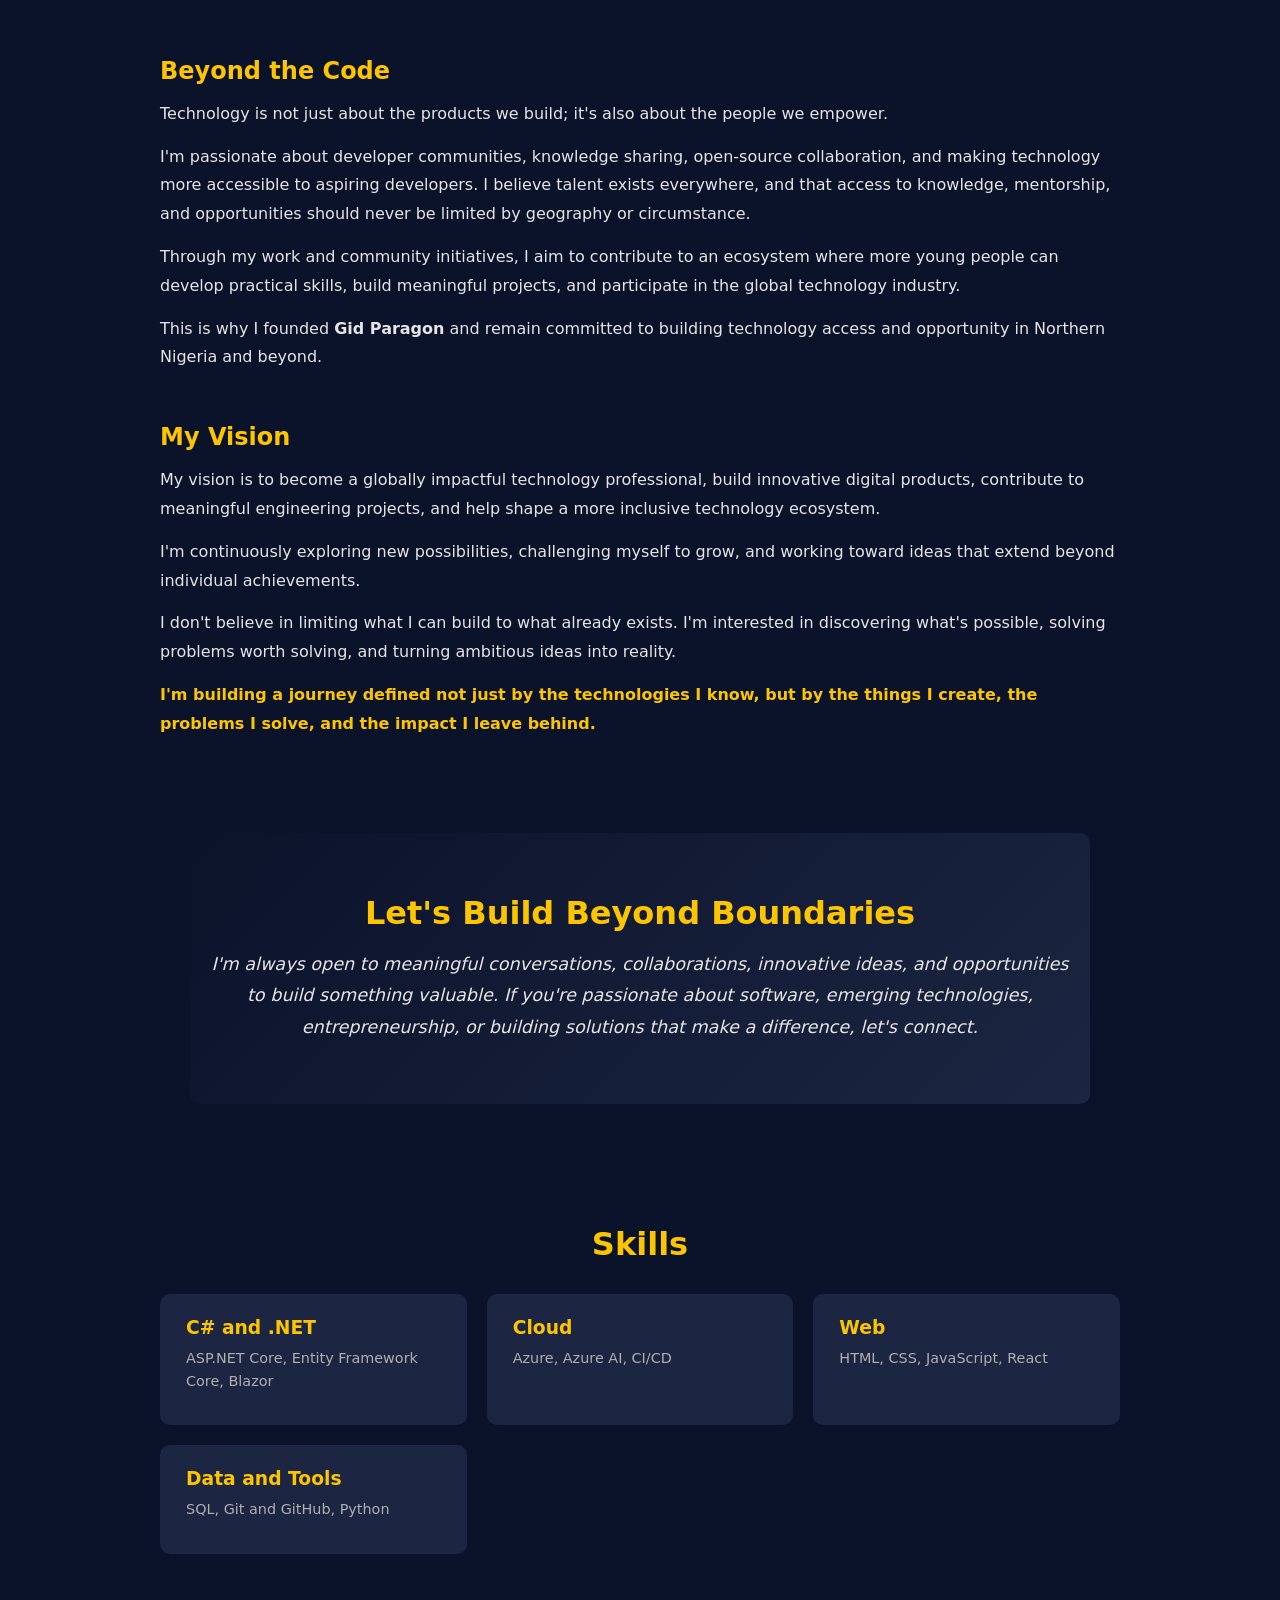
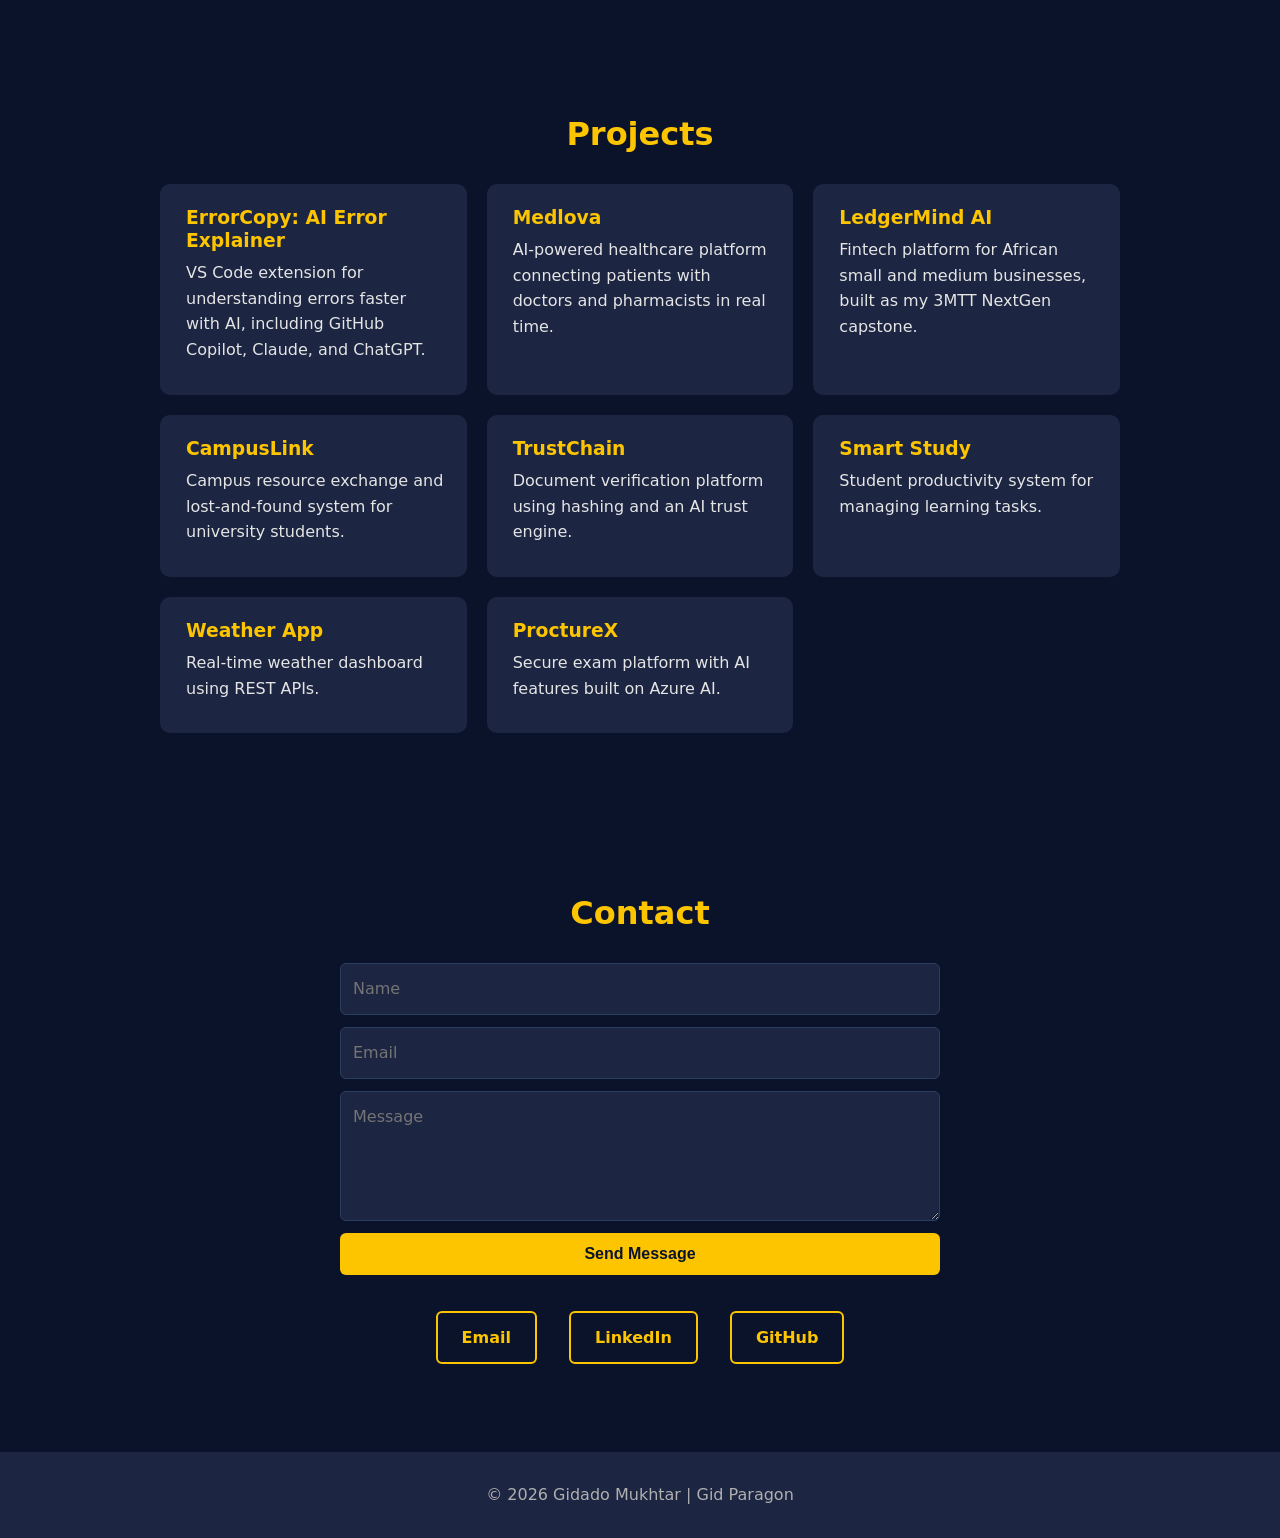
==== commit e6cc4b17: "Upgrade site: blog with full posts, admin panel, shared styles" ====
--- a/index.html
+++ b/index.html
@@ -103,58 +103,43 @@
         <h2>Projects</h2>
         <div class="grid">
             <article class="card">
-                <h3>ErrorCopy Pro</h3>
-                <p>VS Code extension for understanding errors faster with AI, including GitHub Copilot, Claude, and ChatGPT.</p>
-                <p class="tag">TypeScript, VS Code API, esbuild</p>
-                <p><a href="https://github.com/gidadomukhtar/error-copy-pro" target="_blank" rel="noopener">View on GitHub</a></p>
+                <h3>ErrorCopy: AI Error Explainer</h3>
+                <p>VS Code extension for understanding errors faster with AI, including GitHub Copilot, Claude, and ChatGPT.</p>                
             </article>
 
             <article class="card">
                 <h3>Medlova</h3>
-                <p>AI-powered healthcare platform connecting patients with doctors and pharmacists in real time.</p>
-                <p class="tag">Azure AI, .NET</p>
+                <p>AI-powered healthcare platform connecting patients with doctors and pharmacists in real time.</p>                
             </article>
 
             <article class="card">
                 <h3>LedgerMind AI</h3>
-                <p>Fintech platform for African small and medium businesses, built as my 3MTT NextGen capstone.</p>
-                <p class="tag">.NET, AI</p>
+                <p>Fintech platform for African small and medium businesses, built as my 3MTT NextGen capstone.</p>                
             </article>
 
             <article class="card">
                 <h3>CampusLink</h3>
-                <p>Campus resource exchange and lost-and-found system for university students.</p>
-                <p class="tag">.NET 8, Blazor Server</p>
-                <p><a href="https://github.com/gidadomukhtar/CampusLink" target="_blank" rel="noopener">View on GitHub</a></p>
+                <p>Campus resource exchange and lost-and-found system for university students.</p>                
             </article>
 
             <article class="card">
                 <h3>TrustChain</h3>
-                <p>Document verification platform using hashing and an AI trust engine.</p>
+                <p>Document verification platform using hashing and an AI trust engine.</p>                
             </article>
 
             <article class="card">
                 <h3>Smart Study</h3>
-                <p>Student productivity system for managing learning tasks.</p>
-                <details>
-                    <summary>Tech stack</summary>
-                    <ul>
-                        <li>HTML5, CSS3, JavaScript</li>
-                        <li>C#, .NET, Entity Framework Core</li>
-                        <li>SQL, Blazor</li>
-                        <li>Azure, Azure AI</li>
-                    </ul>
-                </details>
+                <p>Student productivity system for managing learning tasks.</p>                
             </article>
 
             <article class="card">
                 <h3>Weather App</h3>
-                <p>Real-time weather dashboard using REST APIs.</p>
+                <p>Real-time weather dashboard using REST APIs.</p>                
             </article>
 
             <article class="card">
                 <h3>ProctureX</h3>
-                <p>Secure exam platform with AI features built on Azure AI.</p>
+                <p>Secure exam platform with AI features built on Azure AI.</p>                
             </article>
         </div>
     </section>
--- a/style.css
+++ b/style.css
@@ -383,6 +383,397 @@
 }
 
 /* ==========================================================
+   Gidado Mukhtar - Personal Site
+   One stylesheet for every page (index.html and blog.html)
+   ========================================================== */
+
+/* ---------- Base ---------- */
+*,
+*::before,
+*::after {
+    margin: 0;
+    padding: 0;
+    box-sizing: border-box;
+}
+
+[hidden] {
+    display: none !important;
+}
+
+html {
+    scroll-behavior: smooth;
+    scroll-padding-top: 90px;
+}
+
+body {
+    font-family: system-ui, -apple-system, "Segoe UI", Roboto, sans-serif;
+    background: #0B132B;
+    color: #E5E5E5;
+    line-height: 1.6;
+}
+
+img {
+    max-width: 100%;
+    display: block;
+}
+
+a {
+    color: #FDC500;
+}
+
+:focus-visible {
+    outline: 3px solid #FDC500;
+    outline-offset: 3px;
+}
+
+h1,
+h2,
+h3 {
+    line-height: 1.25;
+}
+
+h2 {
+    color: #FDC500;
+    text-align: center;
+    margin-bottom: 30px;
+    font-size: 2rem;
+}
+
+/* ---------- Navigation ---------- */
+.site-nav {
+    position: sticky;
+    top: 0;
+    z-index: 1000;
+    display: flex;
+    justify-content: space-between;
+    align-items: center;
+    padding: 18px 24px;
+    background: #0B132B;
+    border-bottom: 1px solid #1C2541;
+}
+
+.logo {
+    font-weight: bold;
+    color: #FDC500;
+    text-decoration: none;
+    font-size: 1.1rem;
+}
+
+.nav-links {
+    display: flex;
+    gap: 22px;
+    list-style: none;
+}
+
+    .nav-links a {
+        color: #FFFFFF;
+        text-decoration: none;
+    }
+
+        .nav-links a:hover,
+        .nav-links a[aria-current="page"] {
+            color: #FDC500;
+        }
+
+.menu-toggle {
+    display: none;
+    background: none;
+    border: none;
+    color: #FFFFFF;
+    font-size: 1.6rem;
+    cursor: pointer;
+}
+
+/* ---------- Buttons ---------- */
+.btn {
+    display: inline-flex;
+    align-items: center;
+    justify-content: center;
+    padding: 12px 24px;
+    background: #FDC500;
+    color: #0B132B;
+    border: 2px solid #FDC500;
+    border-radius: 6px;
+    font: inherit;
+    font-weight: bold;
+    text-decoration: none;
+    cursor: pointer;
+    margin: 8px;
+    transition: background 0.3s ease, color 0.3s ease, transform 0.3s ease;
+}
+
+    .btn:hover {
+        background: #FFD700;
+        border-color: #FFD700;
+        transform: translateY(-2px);
+    }
+
+.btn-outline {
+    background: transparent;
+    color: #FDC500;
+}
+
+    .btn-outline:hover {
+        background: #FDC500;
+        color: #0B132B;
+    }
+
+/* ---------- Home: hero ---------- */
+.hero {
+    text-align: center;
+    padding: 110px 20px;
+    background: linear-gradient(135deg, #0B132B, #1C2541);
+}
+
+    .hero h1 {
+        font-size: 2.5rem;
+        margin-bottom: 14px;
+    }
+
+.typing {
+    font-size: 1.3rem;
+    color: #FDC500;
+    min-height: 2em;
+    margin-bottom: 24px;
+}
+
+/* ---------- Layout sections ---------- */
+.section {
+    max-width: 1000px;
+    margin: 0 auto;
+    padding: 80px 20px;
+}
+
+/* ---------- Profile ---------- */
+.profile {
+    display: grid;
+    grid-template-columns: 280px 1fr;
+    gap: 40px;
+    align-items: center;
+}
+
+.profile-photo {
+    width: 280px;
+    height: 280px;
+    object-fit: cover;
+    border-radius: 15px;
+    border: 4px solid #FDC500;
+    box-shadow: 0 10px 40px rgba(253, 197, 0, 0.2);
+}
+
+.profile-info h3 {
+    font-size: 2rem;
+    color: #FDC500;
+    margin-bottom: 4px;
+}
+
+.profile-info .role {
+    color: #B0B0B0;
+    font-size: 1.1rem;
+    margin-bottom: 16px;
+}
+
+.profile-info p {
+    margin-bottom: 20px;
+}
+
+/* ---------- Social icons ---------- */
+.social-icons {
+    display: flex;
+    flex-wrap: wrap;
+    gap: 12px;
+}
+
+.social-icon {
+    display: inline-flex;
+    align-items: center;
+    justify-content: center;
+    min-width: 46px;
+    height: 46px;
+    padding: 0 14px;
+    border-radius: 23px;
+    background: #1C2541;
+    color: #FFFFFF;
+    border: 1px solid #2A3F5F;
+    font-weight: bold;
+    text-decoration: none;
+    transition: transform 0.3s ease, border-color 0.3s ease, color 0.3s ease;
+}
+
+    .social-icon:hover {
+        transform: translateY(-3px);
+        border-color: #FDC500;
+        color: #FDC500;
+    }
+
+/* ---------- About text blocks ---------- */
+.about-block {
+    margin-top: 50px;
+}
+
+    .about-block h3 {
+        color: #FDC500;
+        font-size: 1.5rem;
+        margin-bottom: 14px;
+    }
+
+    .about-block p {
+        margin-bottom: 14px;
+        line-height: 1.8;
+    }
+
+    .about-block .highlight {
+        color: #FDC500;
+        font-weight: bold;
+    }
+
+/* ---------- Closing statement ---------- */
+.closing {
+    text-align: center;
+    padding: 60px 20px;
+    margin: 0 auto 40px;
+    max-width: 900px;
+    background: linear-gradient(135deg, #0B132B, #1C2541);
+    border-radius: 10px;
+}
+
+    .closing h2 {
+        margin-bottom: 16px;
+    }
+
+    .closing p {
+        font-size: 1.1rem;
+        line-height: 1.8;
+        font-style: italic;
+    }
+
+/* ---------- Cards and grids ---------- */
+.grid {
+    display: grid;
+    grid-template-columns: repeat(auto-fill, minmax(240px, 1fr));
+    gap: 20px;
+}
+
+.card {
+    background: #1C2541;
+    padding: 22px;
+    border-radius: 10px;
+    border-left: 4px solid transparent;
+    transition: border-color 0.3s ease, transform 0.3s ease;
+}
+
+    .card:hover {
+        border-color: #FDC500;
+        transform: translateY(-3px);
+    }
+
+    .card h3 {
+        color: #FDC500;
+        margin-bottom: 8px;
+    }
+
+    .card p {
+        margin-bottom: 10px;
+    }
+
+    .card .tag {
+        color: #B0B0B0;
+        font-size: 0.9rem;
+    }
+
+    .card a {
+        font-weight: bold;
+    }
+
+    .card details {
+        margin-top: 10px;
+    }
+
+    .card summary {
+        cursor: pointer;
+        color: #FDC500;
+    }
+
+    .card ul {
+        margin: 10px 0 0 20px;
+    }
+
+/* ---------- Contact ---------- */
+.contact-form {
+    display: grid;
+    gap: 12px;
+    max-width: 600px;
+    margin: 0 auto;
+}
+
+    .contact-form input,
+    .contact-form textarea {
+        padding: 12px;
+        border: 1px solid #2A3F5F;
+        border-radius: 6px;
+        background: #1C2541;
+        color: #FFFFFF;
+        font: inherit;
+    }
+
+    .contact-form textarea {
+        min-height: 130px;
+        resize: vertical;
+    }
+
+    .contact-form button {
+        padding: 12px;
+        border: none;
+        border-radius: 6px;
+        background: #FDC500;
+        color: #0B132B;
+        font-weight: bold;
+        font-size: 1rem;
+        cursor: pointer;
+    }
+
+        .contact-form button:hover {
+            background: #FFD700;
+        }
+
+.contact-links {
+    display: flex;
+    flex-wrap: wrap;
+    justify-content: center;
+    gap: 16px;
+    margin-top: 28px;
+}
+
+.visually-hidden {
+    position: absolute;
+    width: 1px;
+    height: 1px;
+    overflow: hidden;
+    clip: rect(0 0 0 0);
+    white-space: nowrap;
+}
+
+/* ---------- Footer ---------- */
+.site-footer {
+    text-align: center;
+    padding: 30px 20px;
+    background: #1C2541;
+    color: #B0B0B0;
+}
+
+/* ---------- Scroll reveal ---------- */
+.reveal {
+    opacity: 0;
+    transform: translateY(30px);
+    transition: opacity 0.8s ease, transform 0.8s ease;
+}
+
+    .reveal.active {
+        opacity: 1;
+        transform: translateY(0);
+    }
+
+/* ==========================================================
    Blog page
    ========================================================== */
 .page-header {
@@ -391,52 +782,50 @@
     background: linear-gradient(135deg, #0B132B, #1C2541);
 }
 
-.page-header h1 {
-    font-size: 2.4rem;
-    margin-bottom: 10px;
-}
-
-.page-header p {
-    color: #B0B0B0;
-    font-size: 1.1rem;
-}
+    .page-header h1 {
+        font-size: 2.4rem;
+        margin-bottom: 10px;
+    }
+
+    .page-header p {
+        color: #B0B0B0;
+        font-size: 1.1rem;
+    }
 
 .blog-controls {
     display: flex;
-    flex-wrap: wrap;
-    gap: 16px;
-    align-items: center;
     justify-content: center;
-    margin-bottom: 40px;
+    margin-bottom: 24px;
 }
 
 .search-field {
-    flex: 1 1 260px;
+    width: 100%;
     max-width: 420px;
 }
 
-.search-field label {
-    display: block;
-    margin-bottom: 6px;
-    font-size: 0.9rem;
-    color: #B0B0B0;
-}
-
-.search-field input {
-    width: 100%;
-    padding: 12px 14px;
-    border: 1px solid #FDC500;
-    border-radius: 6px;
-    background: #1C2541;
-    color: #FFFFFF;
-    font: inherit;
-}
+    .search-field label {
+        display: block;
+        margin-bottom: 6px;
+        font-size: 0.9rem;
+        color: #B0B0B0;
+    }
+
+    .search-field input {
+        width: 100%;
+        padding: 12px 14px;
+        border: 1px solid #FDC500;
+        border-radius: 6px;
+        background: #1C2541;
+        color: #FFFFFF;
+        font: inherit;
+    }
 
 .filters {
     display: flex;
     flex-wrap: wrap;
+    justify-content: center;
     gap: 10px;
-    justify-content: center;
+    margin-bottom: 40px;
 }
 
 .filter-btn {
@@ -450,11 +839,11 @@
     cursor: pointer;
 }
 
-.filter-btn[aria-pressed="true"],
-.filter-btn:hover {
-    background: #FDC500;
-    color: #0B132B;
-}
+    .filter-btn[aria-pressed="true"],
+    .filter-btn:hover {
+        background: #FDC500;
+        color: #0B132B;
+    }
 
 .post-grid {
     display: grid;
@@ -473,16 +862,27 @@
     transition: transform 0.3s ease, box-shadow 0.3s ease;
 }
 
-.post-card:hover {
-    transform: translateY(-4px);
-    box-shadow: 0 10px 30px rgba(253, 197, 0, 0.18);
-}
-
-.post-card[hidden] {
-    display: none;
-}
+    .post-card:hover {
+        transform: translateY(-4px);
+        box-shadow: 0 10px 30px rgba(253, 197, 0, 0.18);
+    }
+
+    .post-card h3 {
+        color: #FDC500;
+        font-size: 1.3rem;
+    }
+
+    .post-card p {
+        color: #E5E5E5;
+    }
+
+    .post-card .btn {
+        align-self: flex-start;
+        margin: 4px 0 0;
+    }
 
 .badge {
+    display: inline-block;
     align-self: flex-start;
     padding: 4px 12px;
     border-radius: 20px;
@@ -492,19 +892,9 @@
     font-weight: bold;
 }
 
-.post-card h3 {
-    color: #FDC500;
-    font-size: 1.3rem;
-}
-
-.post-card p {
-    color: #E5E5E5;
-    flex-grow: 1;
-}
-
-.post-card .btn {
-    align-self: flex-start;
-    margin: 0;
+.meta {
+    color: #B0B0B0;
+    font-size: 0.9rem;
 }
 
 .no-results {
@@ -513,14 +903,65 @@
     color: #B0B0B0;
 }
 
-.no-results[hidden] {
-    display: none;
-}
-
 .coming-soon {
     text-align: center;
     margin-top: 50px;
     color: #B0B0B0;
+}
+
+/* ---------- Full post view ---------- */
+.post-view {
+    max-width: 720px;
+    margin: 0 auto;
+    padding: 60px 20px 80px;
+}
+
+.back-link {
+    display: inline-block;
+    margin-bottom: 30px;
+    text-decoration: none;
+    font-weight: bold;
+}
+
+.post-view .badge {
+    margin-bottom: 14px;
+}
+
+.post-view h1 {
+    color: #FDC500;
+    font-size: 2.2rem;
+    margin-bottom: 10px;
+}
+
+.post-view .meta {
+    margin-bottom: 30px;
+}
+
+.post-body p,
+.post-body li {
+    font-size: 1.05rem;
+    line-height: 1.85;
+    margin-bottom: 18px;
+}
+
+.post-body ul {
+    margin: 0 0 18px 24px;
+}
+
+.post-body h2 {
+    text-align: left;
+    font-size: 1.5rem;
+    margin: 36px 0 14px;
+}
+
+.post-body h3 {
+    color: #FDC500;
+    font-size: 1.2rem;
+    margin: 28px 0 12px;
+}
+
+.post-actions {
+    margin-top: 40px;
 }
 
 /* ==========================================================
@@ -543,30 +984,24 @@
         border-bottom: 1px solid #1C2541;
     }
 
-    .nav-links.show {
-        display: flex;
-    }
-
-    .nav-links li a {
-        display: block;
-        padding: 14px 24px;
-    }
-
-    .site-nav {
-        position: sticky;
-    }
+        .nav-links.show {
+            display: flex;
+        }
+
+        .nav-links li a {
+            display: block;
+            padding: 14px 24px;
+        }
 
     .hero {
         padding: 80px 20px;
     }
 
-    .hero h1 {
-        font-size: 2rem;
-    }
-
-    .page-header h1 {
-        font-size: 2rem;
-    }
+        .hero h1,
+        .page-header h1,
+        .post-view h1 {
+            font-size: 2rem;
+        }
 
     .profile {
         grid-template-columns: 1fr;
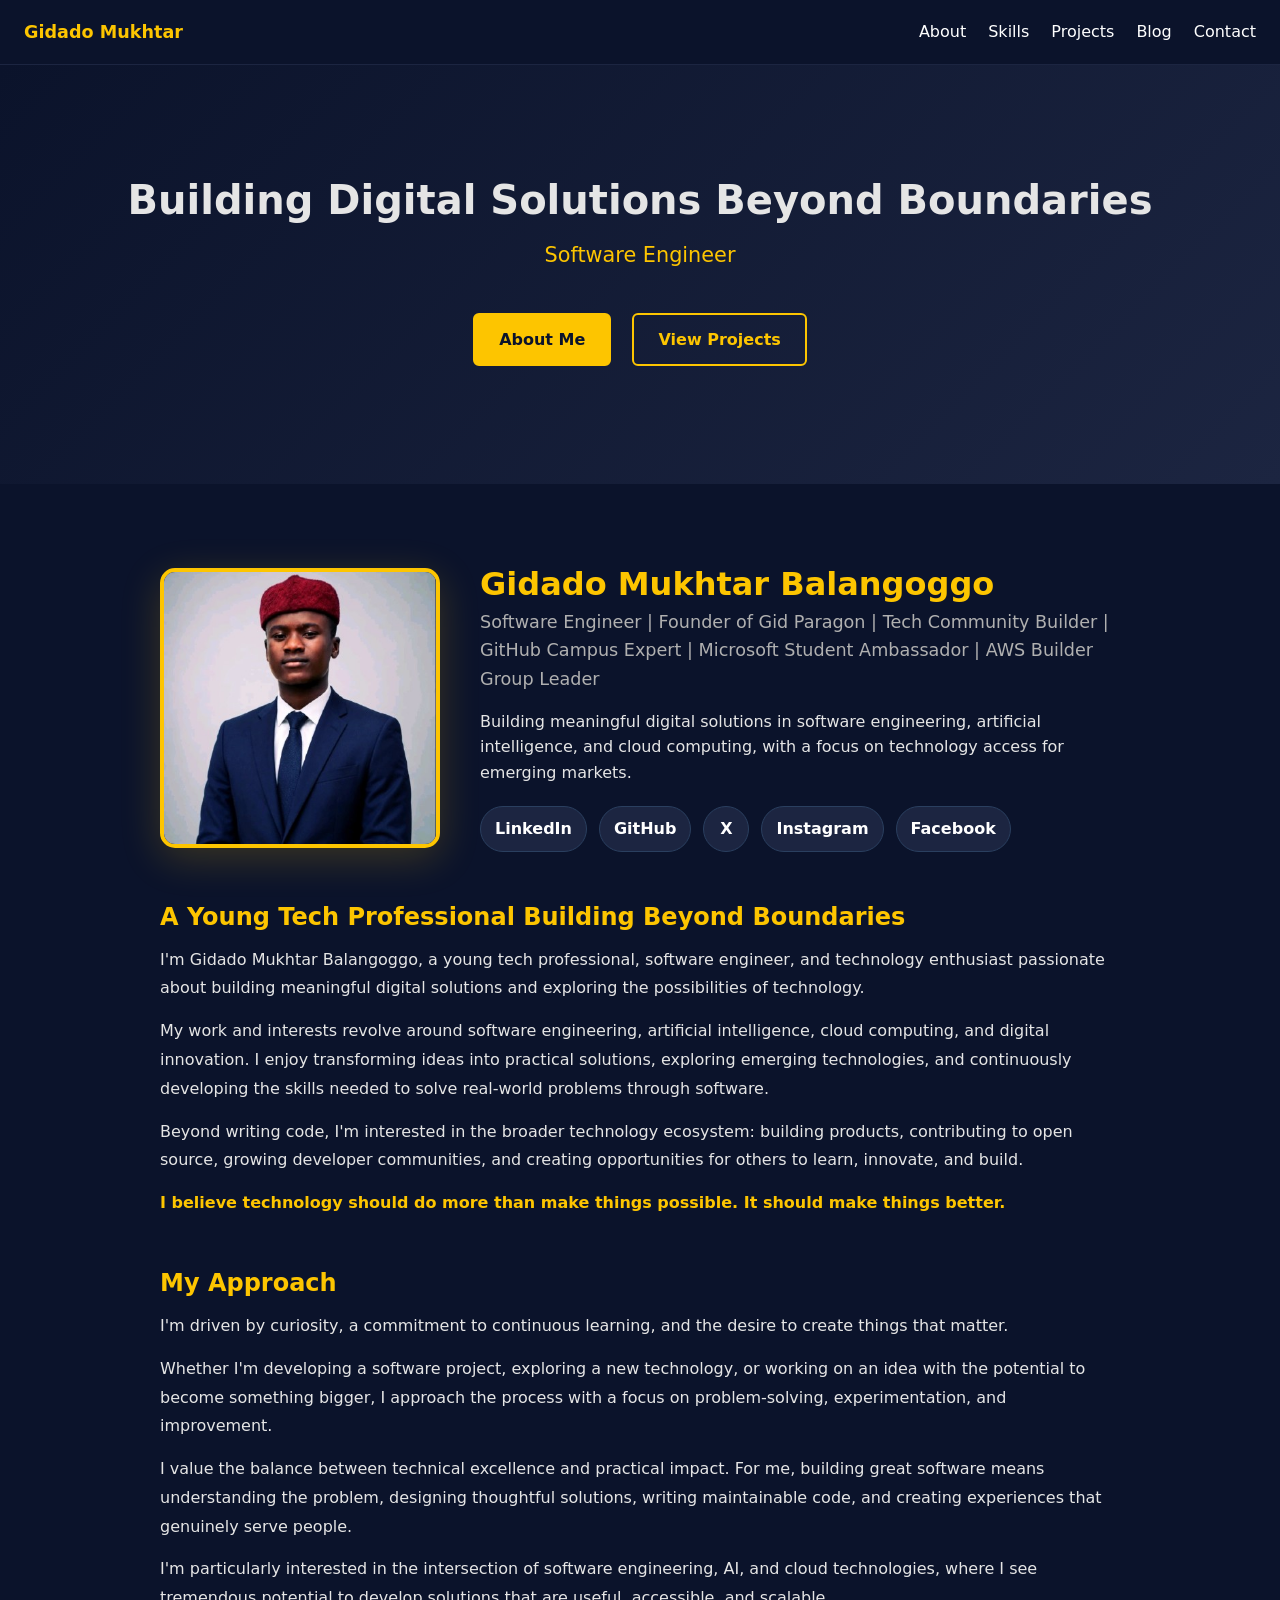
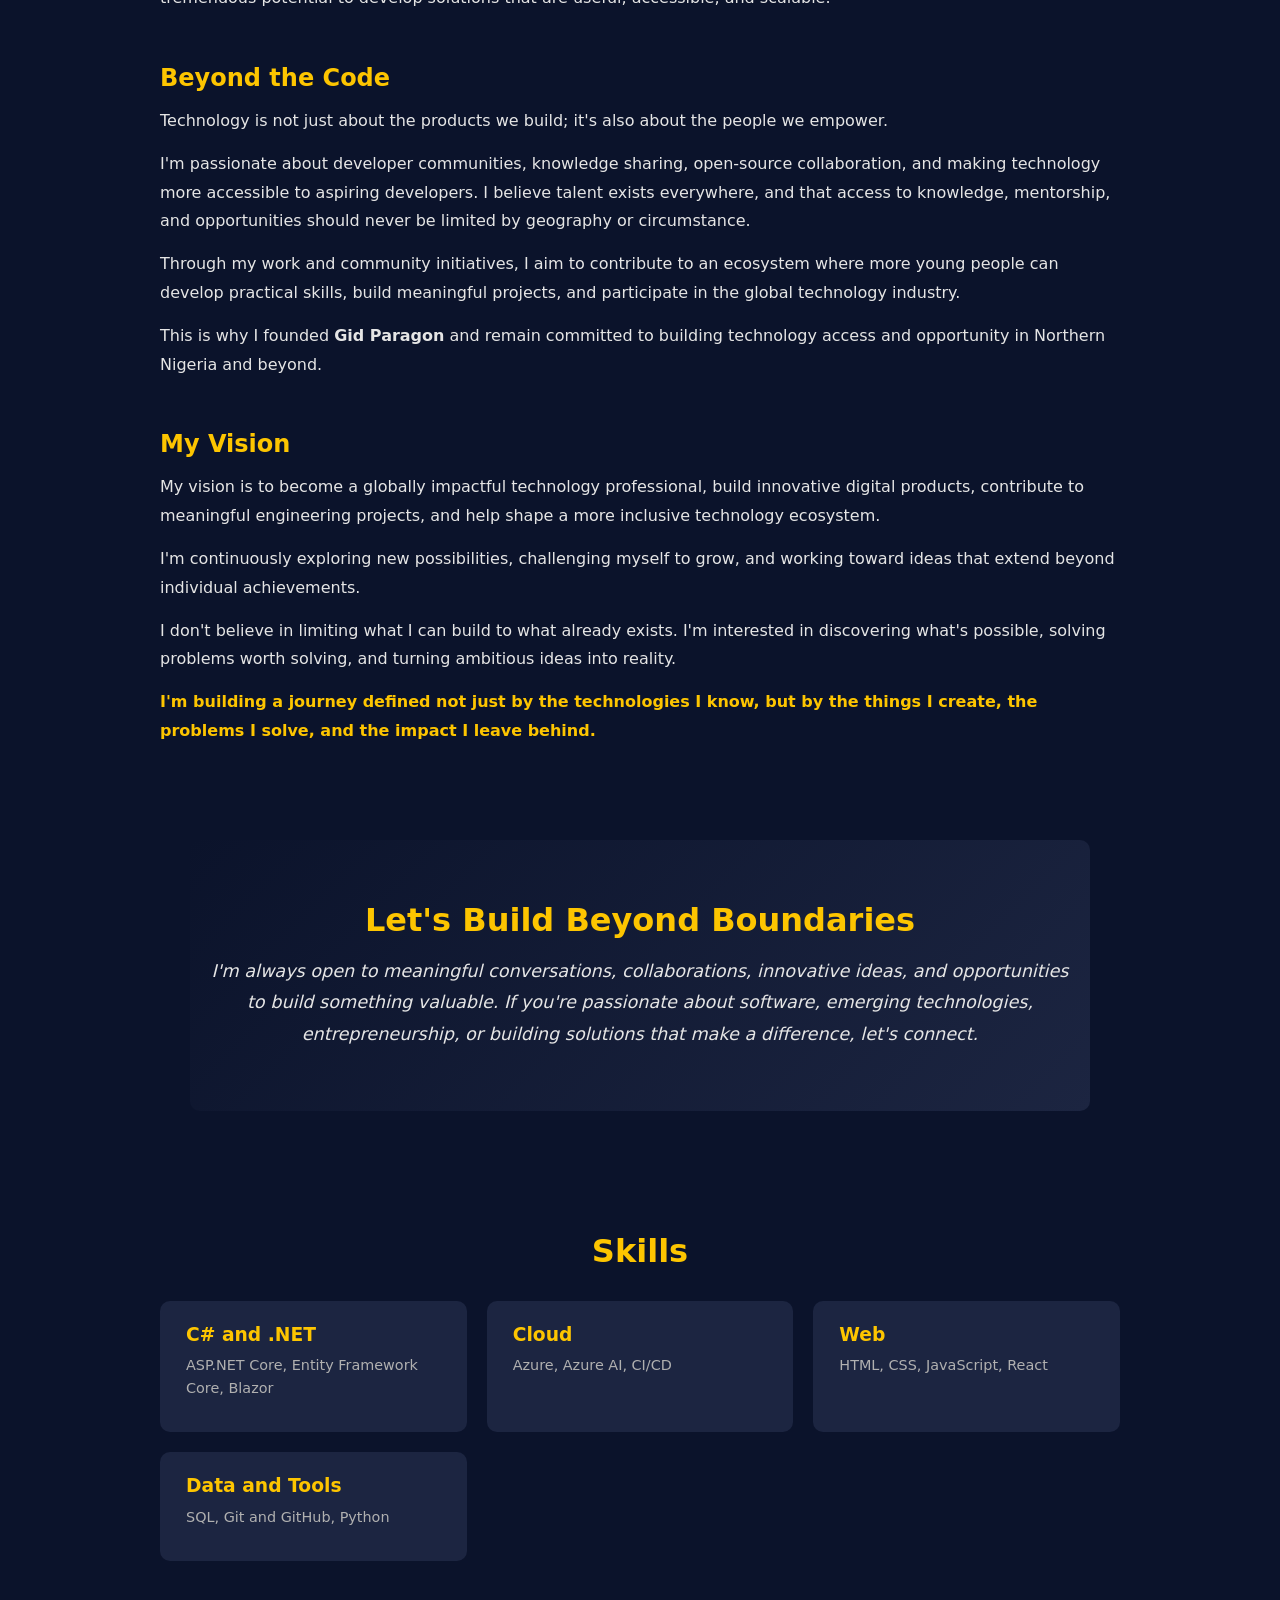
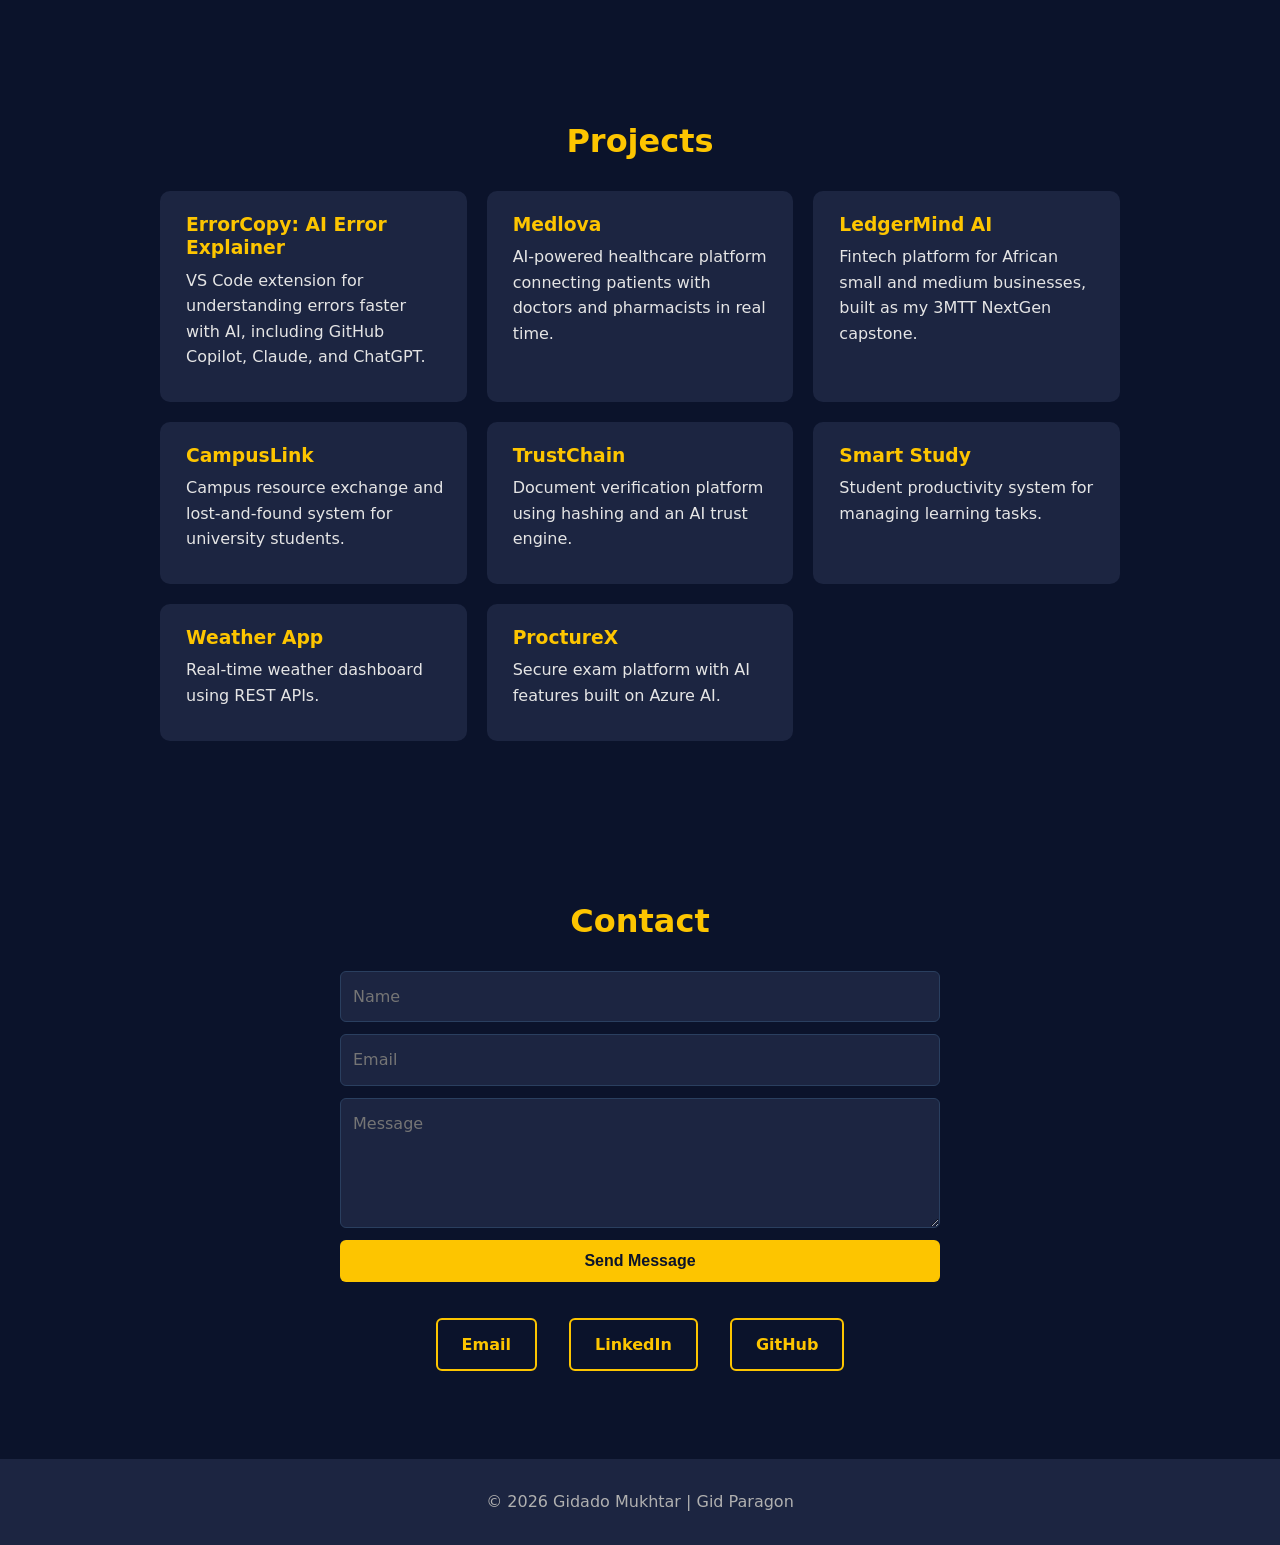
==== commit 8e76b85c: "Update .gitignore to exclude VS Studio artifacts, clean up VS files, and update blog and index pages" ====
--- a/index.html
+++ b/index.html
@@ -37,13 +37,13 @@
             <img class="profile-photo" src="Imgme.jfif" alt="Gidado Mukhtar Balangoggo">
             <div class="profile-info">
                 <h3>Gidado Mukhtar Balangoggo</h3>
-                <p class="role">Software Engineer | Founder of Gid Paragon | Tech Community Builder</p>
+                <p class="role">Software Engineer | Founder of Gid Paragon | Tech Community Builder | GitHub Campus Expert | Microsoft Student Ambassador | AWS Builder Group Leader</p>
                 <p>Building meaningful digital solutions in software engineering, artificial intelligence, and cloud computing, with a focus on technology access for emerging markets.</p>
                 <div class="social-icons">
                     <a class="social-icon" href="https://www.linkedin.com/in/gidado-mukhtar-16a7a73a6" target="_blank" rel="noopener" aria-label="LinkedIn">LinkedIn</a>
                     <a class="social-icon" href="https://github.com/gidadomukhtar" target="_blank" rel="noopener" aria-label="GitHub">GitHub</a>
                     <a class="social-icon" href="https://x.com/GidadoMuh48944" target="_blank" rel="noopener" aria-label="X">X</a>
-                    <a class="social-icon" href="https://instagram.com/gidadomukhtar01" target="_blank" rel="noopener" aria-label="Instagram">Instagram</a>
+                    <a class="social-icon" href="https://www.instagram.com/gidado_mukhtar01" target="_blank" rel="noopener" aria-label="Instagram">Instagram</a>
                     <a class="social-icon" href="https://facebook.com/gidadomukhtar01" target="_blank" rel="noopener" aria-label="Facebook">Facebook</a>
                 </div>
             </div>
